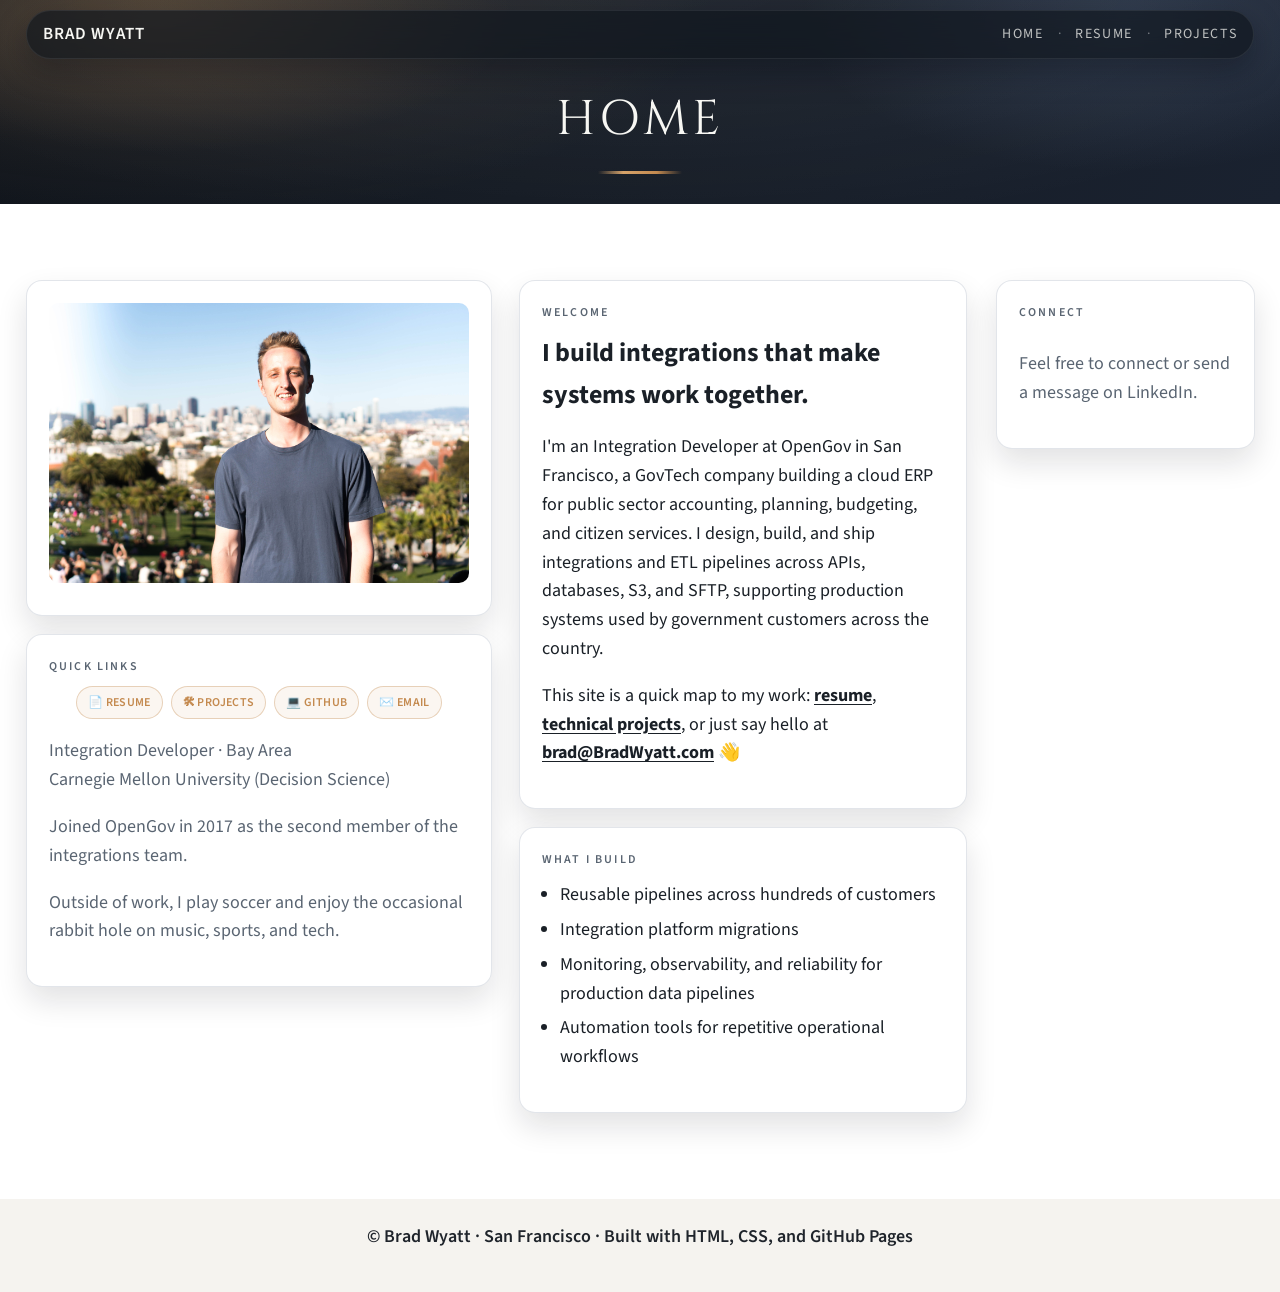
==== index.html @ 83eeea66 "Welcome emoji, and editing What I Build, and reducing page margin" ====
<!DOCTYPE html>
<html lang="en">
  <head>
    <meta charset="UTF-8" />
    <meta name="viewport" content="width=device-width, initial-scale=1.0" />
    <title>Brad Wyatt | Home</title>
    <link rel="preconnect" href="https://fonts.googleapis.com" />
    <link rel="preconnect" href="https://fonts.gstatic.com" crossorigin />
    <link
      href="https://fonts.googleapis.com/css2?family=Cinzel:wght@400;600&family=Source+Sans+3:wght@300;400;600;700&display=swap"
      rel="stylesheet"
    />
    <link rel="icon" type="image/png" href="/assets/favicon/bwyatt22-36_cropped.png" />
    <link rel="stylesheet" href="/css/site.css" />
  </head>
  <body>
    <div class="page">
      <header class="hero">
        <div class="container hero-inner">
          <nav class="nav">
            <div class="brand">Brad Wyatt</div>
            <div class="nav-links">
              <a href="/" data-path="/">Home</a>
              <span>·</span>
              <a href="/resume/" data-path="/resume">Resume</a>
              <span>·</span>
              <a href="/projects/" data-path="/projects">Projects</a>
            </div>
          </nav>
          <div class="hero-title fade-in">Home</div>
          <div class="hero-underline"></div>
        </div>
      </header>

      <main class="main">
        <section class="section">
          <div class="container grid-3 home-grid">
            <div class="home-left">
              <div class="panel media-panel">
                <img class="media home-headshot" src="/assets/home/headshot.jpg" alt="Headshot photo" />
              </div>
              <div class="panel home-card">
                <div class="eyebrow">Quick Links</div>
                <div class="link-list">
                  <a href="/resume/">📄 Resume</a>
                  <a href="/projects/">🛠 Projects</a>
                  <a href="http://github.com/bradwyatt" target="_blank" rel="noopener noreferrer">💻 GitHub</a>
                  <a href="mailto:brad@BradWyatt.com">✉️ Email</a>
                </div>
                <p class="text-muted">
                  Integration Developer · Bay Area<br />
                  Carnegie Mellon University (Decision Science)
                </p>
                <p class="text-muted">
                  Joined OpenGov in 2017 as the second member of the integrations team.
                </p>
                <p class="text-muted">
                  Outside of work, I play soccer and enjoy the occasional rabbit hole on music, sports, and tech.
                </p>
              </div>
            </div>
            <div class="stagger home-stack">
              <div class="panel home-card">
                <div class="eyebrow">Welcome</div>
                <h2 class="section-title">I build integrations that make systems work together.</h2>
                <p>
                  I'm an Integration Developer at OpenGov in San Francisco, a GovTech company
                  building a cloud ERP for public sector accounting, planning, budgeting, and
                  citizen services. I design, build, and ship integrations and ETL pipelines across APIs, databases, S3, and SFTP, supporting production systems used by government customers across the country.
                </p>
                <p>
                  This site is a quick map to my work:
                  <a class="inline-link" href="/resume/"><strong>resume</strong></a>,
                  <a class="inline-link" href="/projects/"><strong>technical projects</strong></a>,
                  or just say hello at 
                  <a class="inline-link" href="mailto:brad@BradWyatt.com"><strong>brad@BradWyatt.com</strong></a> 👋
                </p>
              </div>
              <div class="panel home-card">
                <div class="eyebrow">What I Build</div>
                <ul class="clean compact">
                  <li>Reusable pipelines across hundreds of customers</li>
                  <li>Integration platform migrations</li>
                  <li>Monitoring, observability, and reliability for production data pipelines</li>
                  <li>Automation tools for repetitive operational workflows</li>
                </ul>
              </div>
            </div>
            <div class="panel home-card">
              <div class="eyebrow">Connect</div>
              <div class="linkedin-scale">
                <div
                  class="badge-base LI-profile-badge"
                  data-locale="en_US"
                  data-size="medium"
                  data-theme="dark"
                  data-type="VERTICAL"
                  data-vanity="brad-wyatt"
                  data-version="v1"
                >
                  <a
                    class="badge-base__link LI-simple-link"
                    href="https://www.linkedin.com/in/brad-wyatt?trk=profile-badge"
                    aria-label="LinkedIn profile"
                  ></a>
                </div>
              </div>
              <p class="text-muted connect-note">Feel free to connect or send a message on LinkedIn.</p>
            </div>
          </div>
        </section>
      </main>

      <footer>
        <span>© Brad Wyatt · San Francisco · Built with HTML, CSS, and GitHub Pages</span>
      </footer>
    </div>

    <script src="/js/site.js"></script>
    <script src="https://platform.linkedin.com/badges/js/profile.js" async defer type="text/javascript"></script>
  </body>
</html>
---- css/site.css ----
:root {
  --bg-dark: #0b0f14;
  --bg-hero: #141a22;
  --bg-panel: #ffffff;
  --bg-band: #f2f1ed;
  --text-dark: #1a2027;
  --text-light: #f7f7f3;
  --text-muted: #5a6572;
  --accent: #d6a36a;
  --accent-strong: #c48a4f;
  --line: #d6dbe1;
  --shadow: 0 18px 40px rgba(15, 18, 22, 0.18);
  --hero-glow: rgba(214, 163, 106, 0.22);
  --nav-glass: rgba(15, 20, 28, 0.65);
  --serif: "Cinzel", "Times New Roman", serif;
  --sans: "Source Sans 3", "Helvetica Neue", Arial, sans-serif;
}

* {
  box-sizing: border-box;
}

body {
  margin: 0;
  font-family: var(--sans);
  color: var(--text-dark);
  background: #f5f3ef;
  font-size: 18px;
  line-height: 1.6;
}

a {
  color: inherit;
  text-decoration: none;
}

a:hover {
  color: var(--accent-strong);
}

.inline-link {
  text-decoration: underline;
  text-underline-offset: 3px;
}

.resume-page a {
  text-decoration: underline;
  text-underline-offset: 3px;
}

.resume-page .nav-links a {
  text-decoration: none;
}

.resume-center {
  text-align: center;
}

.page {
  min-height: 100vh;
  display: flex;
  flex-direction: column;
}

.hero {
  position: relative;
  background: linear-gradient(120deg, #0f141b 0%, #151b24 45%, #1a2230 100%);
  color: var(--text-light);
  padding: 10px 0 30px;
  overflow: hidden;
}

.hero::before {
  content: "";
  position: absolute;
  inset: 0;
  background:
    radial-gradient(1200px 380px at 50% -10%, rgba(255, 255, 255, 0.08), transparent 70%),
    radial-gradient(800px 320px at 12% 0%, rgba(214, 163, 106, 0.16), transparent 70%);
  opacity: 0.9;
}

.hero::after {
  content: "";
  position: absolute;
  inset: 0;
  background:
    radial-gradient(600px 220px at 12% 10%, var(--hero-glow), transparent 60%),
    radial-gradient(500px 240px at 88% 8%, rgba(141, 170, 214, 0.18), transparent 65%);
}

.hero-inner {
  position: relative;
  z-index: 1;
}

.nav {
  display: flex;
  justify-content: space-between;
  align-items: center;
  padding: 10px 16px;
  text-transform: none;
  background: var(--nav-glass);
  border: 1px solid rgba(255, 255, 255, 0.08);
  border-radius: 999px;
  box-shadow: 0 12px 30px rgba(6, 10, 16, 0.35);
  backdrop-filter: blur(14px);
}

.brand {
  font-weight: 600;
  letter-spacing: 0.06em;
  font-size: 17px;
  text-transform: uppercase;
}

.nav-links {
  display: flex;
  gap: 14px;
  align-items: center;
  font-size: 14px;
  text-transform: uppercase;
  letter-spacing: 0.12em;
}

.nav-links a {
  color: var(--text-light);
  opacity: 0.75;
}

.nav-links a.active,
.nav-links a:hover {
  opacity: 1;
}

.nav-links span {
  color: rgba(255, 255, 255, 0.4);
  letter-spacing: 0;
}

.hero-title {
  text-align: center;
  margin-top: 22px;
  font-family: var(--serif);
  font-size: clamp(34px, 3.8vw, 54px);
  letter-spacing: 0.08em;
  text-transform: uppercase;
}

.hero-underline {
  width: 84px;
  height: 3px;
  background: linear-gradient(90deg, transparent 0%, var(--accent) 30%, var(--accent-strong) 70%, transparent 100%);
  margin: 12px auto 0;
}

.container {
  width: min(1360px, 96vw);
  margin: 0 auto;
}

.main {
  flex: 1;
  background: #ffffff;
  padding: 40px 0 50px;
}

.section {
  padding: 36px 0;
}

.section.band {
  background: var(--bg-band);
}

.grid-2 {
  display: grid;
  grid-template-columns: repeat(2, minmax(0, 1fr));
  gap: 32px;
  align-items: start;
}

.grid-3 {
  display: grid;
  grid-template-columns: repeat(3, minmax(0, 1fr));
  gap: 28px;
  align-items: start;
}

.panel {
  background: #ffffff;
  border-radius: 16px;
  border: 1px solid rgba(214, 219, 225, 0.7);
  box-shadow: 0 14px 30px rgba(15, 18, 22, 0.12);
  padding: 22px;
  transition: transform 0.2s ease, box-shadow 0.2s ease;
  will-change: transform;
}

.panel:hover {
  transform: scale(1.02);
  box-shadow: 0 18px 36px rgba(15, 18, 22, 0.16);
}

.media-panel {
  padding: 22px;
}

.media-panel .media {
  border: none;
  box-shadow: none;
}

.home-card {
  margin-top: 0;
}

.home-stack {
  display: flex;
  flex-direction: column;
  gap: 18px;
}

.home-left .home-card {
  margin-top: 18px;
}

.resume-card {
  margin-bottom: 18px;
}

.section-title {
  margin: 8px 0 12px;
  font-size: 26px;
}

.eyebrow {
  font-size: 12px;
  text-transform: uppercase;
  letter-spacing: 0.18em;
  color: var(--text-muted);
  font-weight: 600;
  margin-bottom: 10px;
}

.quote-card {
  background: var(--bg-band);
  border-radius: 12px;
  padding: 16px 18px;
  margin-top: 18px;
}

.button-row {
  display: flex;
  flex-wrap: wrap;
  gap: 12px;
  justify-content: center;
}

.btn {
  display: inline-flex;
  align-items: center;
  justify-content: center;
  padding: 10px 18px;
  border-radius: 999px;
  border: 1px solid var(--accent-strong);
  color: var(--accent-strong);
  font-weight: 600;
  background: #ffffff;
}

.btn:hover {
  background: rgba(196, 138, 79, 0.08);
}

.resume-viewer {
  height: 640px;
}

@media (max-width: 1100px) {
  .resume-viewer {
    height: 520px;
  }
}

.card {
  background: #ffffff;
  border-radius: 18px;
  box-shadow: var(--shadow);
  padding: 24px;
}

.card.dark {
  background: #101418;
  color: var(--text-light);
}

.media {
  width: 100%;
  border-radius: 10px;
  border: 1px solid var(--line);
  box-shadow: var(--shadow);
}

.home-headshot {
  max-width: 520px;
}

@media (max-width: 1100px) {
  .home-headshot {
    max-width: 100%;
  }
}

.home-grid {
  grid-template-columns: 1.35fr 1.3fr 0.75fr;
  align-items: start;
}


.resume-intro {
  margin-bottom: 16px;
}

.connect-note {
  margin-top: 28px;
}

.resume-caption {
  text-align: center;
  margin-top: 12px;
}

.mini-section {
  margin-top: 18px;
}

ul.compact {
  margin: 8px 0 0;
}

ul.compact li {
  margin-bottom: 6px;
}

.trophy {
  margin: 0;
}

.trophy figcaption {
  text-align: center;
  font-size: 14px;
  color: var(--text-muted);
  margin-top: 10px;
}

@media (max-width: 1100px) {
  .home-grid {
    grid-template-columns: 1fr;
  }

  .home-card {
    margin-top: 12px;
  }
}

@media (max-width: 720px) {
  .nav {
    flex-direction: column;
    gap: 10px;
    padding: 12px 14px;
    border-radius: 18px;
  }

  .nav-links {
    flex-wrap: wrap;
    justify-content: center;
  }
}

.media-stack {
  display: flex;
  flex-direction: column;
  gap: 16px;
}

.embed {
  position: relative;
  width: 100%;
  padding-top: 56.25%;
  border-radius: 10px;
  overflow: hidden;
  box-shadow: var(--shadow);
  border: 1px solid var(--line);
}

.embed iframe {
  position: absolute;
  inset: 0;
  width: 100%;
  height: 100%;
  border: 0;
}

.media-action {
  display: inline-flex;
  align-items: center;
  justify-content: center;
  gap: 8px;
  padding: 10px 16px;
  border-radius: 999px;
  border: 1px solid var(--line);
  background: #ffffff;
  color: var(--accent-strong);
  font-weight: 600;
  cursor: pointer;
}

.media-action:hover {
  border-color: var(--accent-strong);
}

.modal {
  position: fixed;
  inset: 0;
  background: rgba(7, 9, 12, 0.7);
  display: none;
  align-items: center;
  justify-content: center;
  padding: 24px;
  z-index: 1000;
}

.modal.open {
  display: flex;
}

.modal-panel {
  width: min(960px, 92vw);
  background: #0f1216;
  border-radius: 16px;
  padding: 18px;
  box-shadow: var(--shadow);
  position: relative;
}

.modal-close {
  position: absolute;
  top: 10px;
  right: 12px;
  border: none;
  background: transparent;
  color: #ffffff;
  font-size: 24px;
  cursor: pointer;
}

.text-muted {
  color: var(--text-muted);
}

.link-list a {
  display: inline-flex;
  align-items: center;
  padding: 6px 11px;
  border-radius: 999px;
  font-weight: 600;
  font-size: 12px;
  letter-spacing: 0.03em;
  text-transform: uppercase;
  color: var(--accent-strong);
  border: 1px solid rgba(196, 138, 79, 0.35);
  background: rgba(196, 138, 79, 0.08);
  transition: transform 0.15s ease, box-shadow 0.15s ease, border-color 0.15s ease, background 0.15s ease;
}

.link-list a::first-letter {
  font-size: 14px;
}

.link-list a:hover {
  border-color: var(--accent-strong);
  background: rgba(196, 138, 79, 0.16);
  transform: translateY(-1px);
  box-shadow: 0 6px 14px rgba(15, 18, 22, 0.12);
}

.link-list {
  display: flex;
  flex-wrap: nowrap;
  gap: 8px;
  justify-content: center;
}

.linkedin-scale {
  transform: scale(1.08);
  transform-origin: top left;
}

.project {
  display: grid;
  grid-template-columns: repeat(2, minmax(0, 1fr));
  gap: 28px;
  align-items: center;
}

.project:nth-child(even) .project-media {
  order: -1;
}

.project h3 {
  margin-top: 0;
  font-size: 28px;
}

.project p,
.project li {
  font-size: 19px;
}

ul.clean {
  padding-left: 18px;
  margin: 12px 0 18px;
}

footer {
  text-align: center;
  font-weight: 600;
  padding: 24px 0 40px;
  color: #1f242b;
}

footer span {
  margin: 0 18px;
}

.fade-in {
  opacity: 0;
  transform: translateY(16px);
  animation: fadeInUp 0.8s ease forwards;
}

.stagger > * {
  opacity: 0;
  animation: fadeInOnly 0.9s ease forwards;
}

.stagger > *:nth-child(2) { animation-delay: 0.1s; }
.stagger > *:nth-child(3) { animation-delay: 0.2s; }
.stagger > *:nth-child(4) { animation-delay: 0.3s; }
.stagger > *:nth-child(5) { animation-delay: 0.4s; }

@keyframes fadeInUp {
  to {
    opacity: 1;
    transform: translateY(0);
  }
}

@keyframes fadeInOnly {
  to {
    opacity: 1;
  }
}

@media (max-width: 900px) {
  .grid-2,
  .grid-3,
  .project {
    grid-template-columns: 1fr;
  }

  .project:nth-child(even) .project-media {
    order: 0;
  }

  footer span {
    display: block;
    margin: 8px 0;
  }
}

@media (prefers-reduced-motion: reduce) {
  .fade-in,
  .stagger > * {
    animation: none;
    opacity: 1;
    transform: none;
  }
}
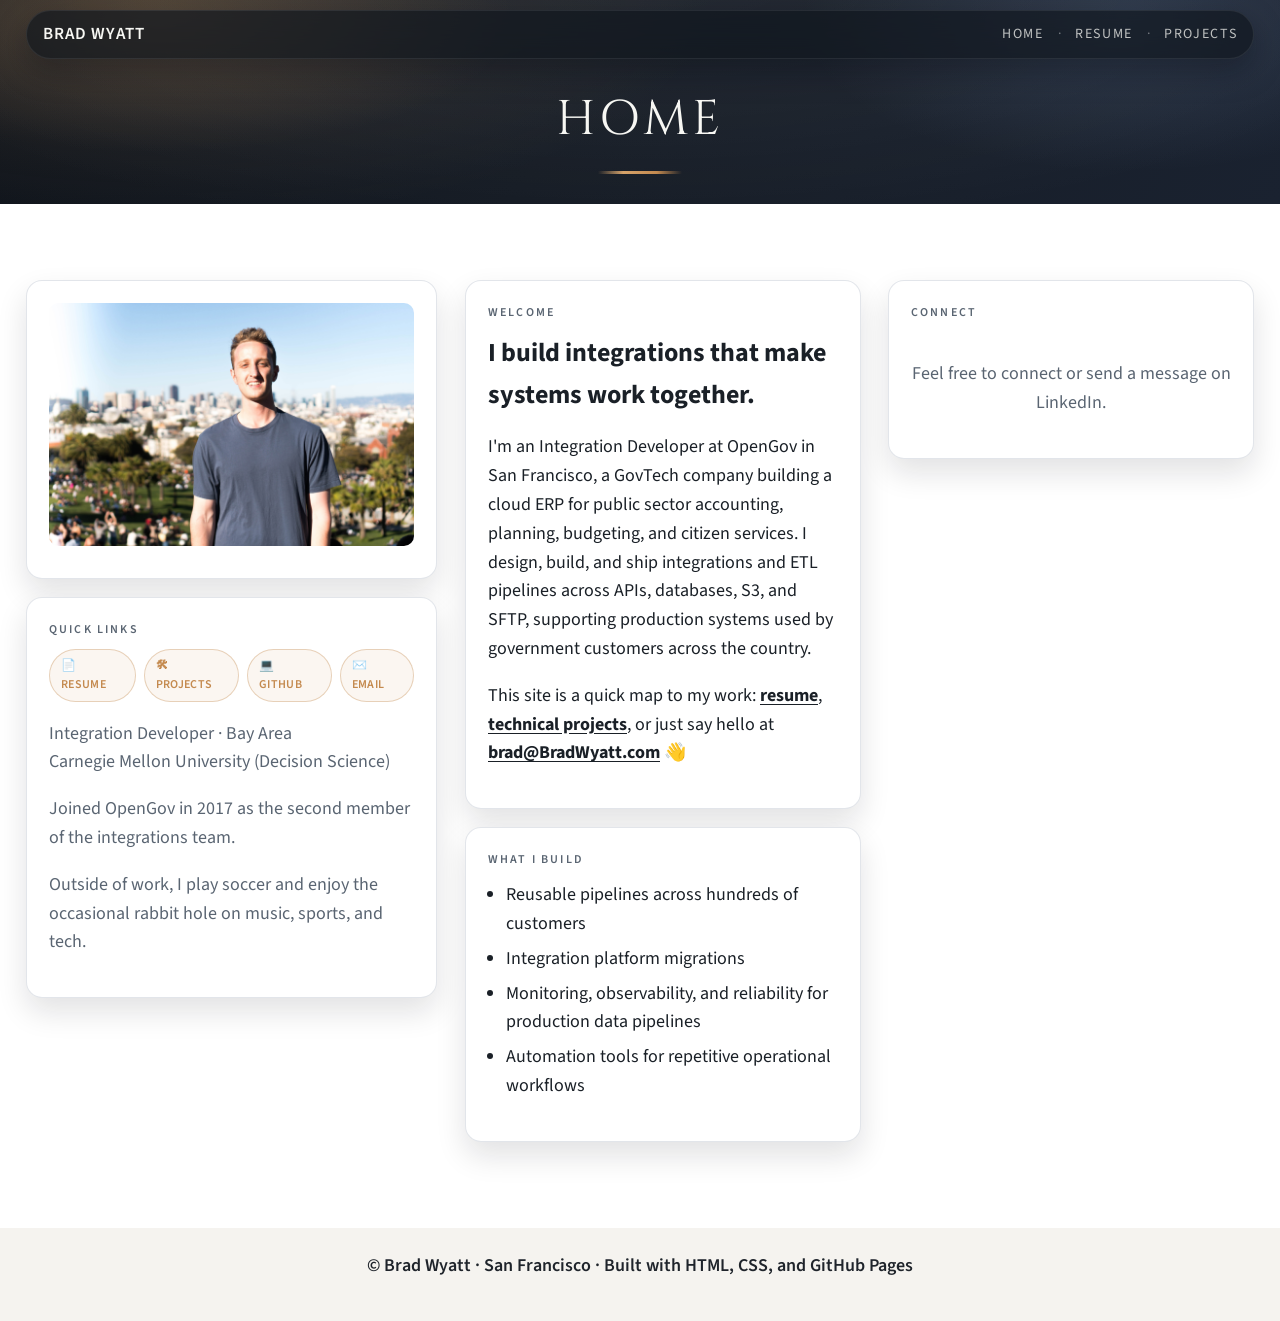
==== commit fceef5e7: "Light LinkedIn badge, mobile instructions" ====
--- a/index.html
+++ b/index.html
@@ -88,22 +88,30 @@
             </div>
             <div class="panel home-card">
               <div class="eyebrow">Connect</div>
-              <div class="linkedin-scale">
+              <div class="linkedin-badge-shell">
                 <div
                   class="badge-base LI-profile-badge"
                   data-locale="en_US"
                   data-size="medium"
-                  data-theme="dark"
-                  data-type="VERTICAL"
+                  data-theme="light"
+                  data-type="HORIZONTAL"
                   data-vanity="brad-wyatt"
                   data-version="v1"
                 >
                   <a
                     class="badge-base__link LI-simple-link"
                     href="https://www.linkedin.com/in/brad-wyatt?trk=profile-badge"
-                    aria-label="LinkedIn profile"
-                  ></a>
+                  >
+                    Brad Wyatt
+                  </a>
                 </div>
+                <a
+                  class="linkedin-mobile-link"
+                  href="https://www.linkedin.com/in/brad-wyatt?trk=profile-badge"
+                  aria-label="LinkedIn profile"
+                >
+                  View LinkedIn profile
+                </a>
               </div>
               <p class="text-muted connect-note">Feel free to connect or send a message on LinkedIn.</p>
             </div>
--- a/css/site.css
+++ b/css/site.css
@@ -324,6 +324,51 @@
 
 .connect-note {
   margin-top: 28px;
+  text-align: center;
+}
+
+.linkedin-badge-shell {
+  width: 320px;
+  max-width: 100%;
+  margin: 0 auto;
+  display: flex;
+  flex-direction: column;
+  gap: 12px;
+  justify-content: center;
+  align-items: center;
+}
+
+.LI-profile-badge {
+  display: flex;
+  justify-content: center;
+  width: 100%;
+}
+
+.linkedin-mobile-link {
+  display: none;
+  align-items: center;
+  justify-content: center;
+  width: 100%;
+  min-height: 48px;
+  padding: 12px 16px;
+  border-radius: 999px;
+  background: #0a66c2;
+  color: #ffffff;
+  font-weight: 700;
+  text-align: center;
+}
+
+.LI-profile-badge > .LI-simple-link {
+  position: absolute;
+  width: 1px;
+  height: 1px;
+  padding: 0;
+  margin: -1px;
+  overflow: hidden;
+  clip: rect(0, 0, 0, 0);
+  clip-path: inset(50%);
+  border: 0;
+  white-space: nowrap;
 }
 
 .resume-caption {
@@ -492,11 +537,6 @@
   justify-content: center;
 }
 
-.linkedin-scale {
-  transform: scale(1.08);
-  transform-origin: top left;
-}
-
 .project {
   display: grid;
   grid-template-columns: repeat(2, minmax(0, 1fr));
@@ -568,6 +608,14 @@
   .grid-3,
   .project {
     grid-template-columns: 1fr;
+  }
+
+  .LI-profile-badge {
+    display: none;
+  }
+
+  .linkedin-mobile-link {
+    display: inline-flex;
   }
 
   .project:nth-child(even) .project-media {
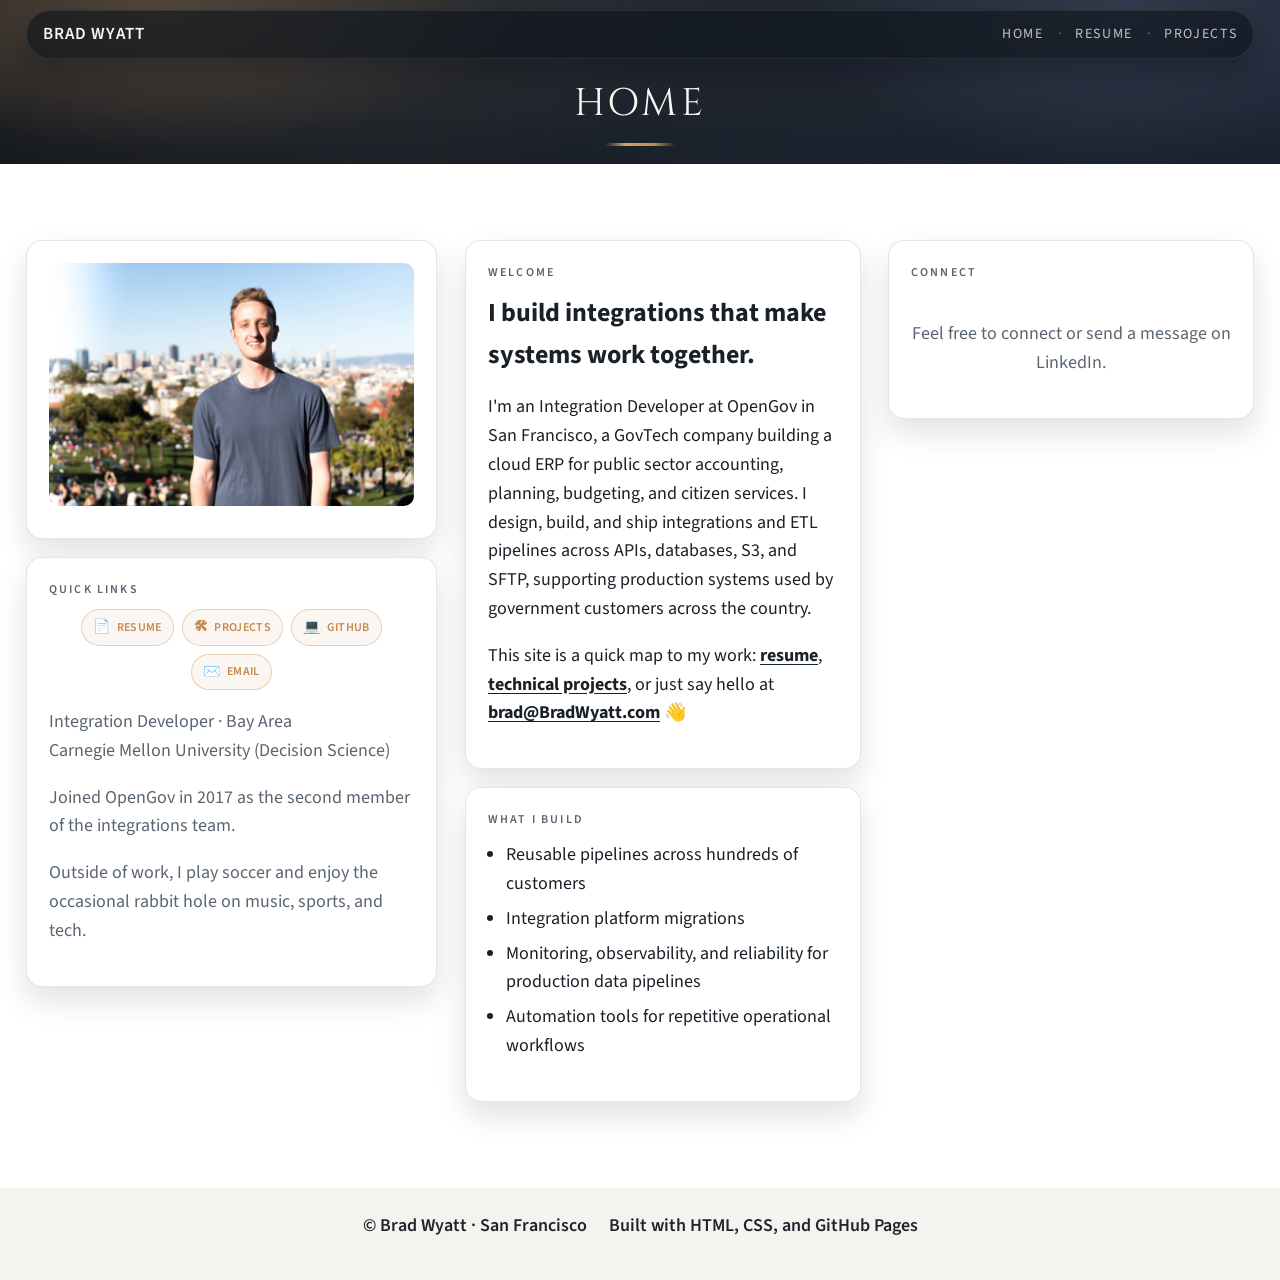
==== commit 65beb001: "Mobile reusability" ====
--- a/index.html
+++ b/index.html
@@ -36,16 +36,32 @@
         <section class="section">
           <div class="container grid-3 home-grid">
             <div class="home-left">
-              <div class="panel media-panel">
+              <div class="panel media-panel home-headshot-card">
                 <img class="media home-headshot" src="/assets/home/headshot.jpg" alt="Headshot photo" />
               </div>
-              <div class="panel home-card">
+              <div class="panel home-card welcome-card-mobile">
+                <div class="eyebrow">Welcome</div>
+                <h2 class="section-title">I build integrations that make systems work together.</h2>
+                <p>
+                  I'm an Integration Developer at OpenGov in San Francisco, a GovTech company
+                  building a cloud ERP for public sector accounting, planning, budgeting, and
+                  citizen services. I design, build, and ship integrations and ETL pipelines across APIs, databases, S3, and SFTP, supporting production systems used by government customers across the country.
+                </p>
+                <p>
+                  This site is a quick map to my work:
+                  <a class="inline-link" href="/resume/"><strong>resume</strong></a>,
+                  <a class="inline-link" href="/projects/"><strong>technical projects</strong></a>,
+                  or just say hello at
+                  <a class="inline-link" href="mailto:brad@BradWyatt.com"><strong>brad@BradWyatt.com</strong></a> 👋
+                </p>
+              </div>
+              <div class="panel home-card quick-links-card">
                 <div class="eyebrow">Quick Links</div>
                 <div class="link-list">
-                  <a href="/resume/">📄 Resume</a>
-                  <a href="/projects/">🛠 Projects</a>
-                  <a href="http://github.com/bradwyatt" target="_blank" rel="noopener noreferrer">💻 GitHub</a>
-                  <a href="mailto:brad@BradWyatt.com">✉️ Email</a>
+                  <a href="/resume/"><span class="link-icon" aria-hidden="true">📄</span><span class="link-label">Resume</span></a>
+                  <a href="/projects/"><span class="link-icon" aria-hidden="true">🛠</span><span class="link-label">Projects</span></a>
+                  <a href="http://github.com/bradwyatt" target="_blank" rel="noopener noreferrer"><span class="link-icon" aria-hidden="true">💻</span><span class="link-label">GitHub</span></a>
+                  <a href="mailto:brad@BradWyatt.com"><span class="link-icon" aria-hidden="true">✉️</span><span class="link-label">Email</span></a>
                 </div>
                 <p class="text-muted">
                   Integration Developer · Bay Area<br />
@@ -60,7 +76,7 @@
               </div>
             </div>
             <div class="stagger home-stack">
-              <div class="panel home-card">
+              <div class="panel home-card welcome-card">
                 <div class="eyebrow">Welcome</div>
                 <h2 class="section-title">I build integrations that make systems work together.</h2>
                 <p>
@@ -76,7 +92,7 @@
                   <a class="inline-link" href="mailto:brad@BradWyatt.com"><strong>brad@BradWyatt.com</strong></a> 👋
                 </p>
               </div>
-              <div class="panel home-card">
+              <div class="panel home-card what-i-build-card">
                 <div class="eyebrow">What I Build</div>
                 <ul class="clean compact">
                   <li>Reusable pipelines across hundreds of customers</li>
@@ -120,7 +136,8 @@
       </main>
 
       <footer>
-        <span>© Brad Wyatt · San Francisco · Built with HTML, CSS, and GitHub Pages</span>
+        <span>© Brad Wyatt · San Francisco</span>
+        <span class="footer-build-line">Built with HTML, CSS, and GitHub Pages</span>
       </footer>
     </div>
 
--- a/css/site.css
+++ b/css/site.css
@@ -66,7 +66,7 @@
   position: relative;
   background: linear-gradient(120deg, #0f141b 0%, #151b24 45%, #1a2230 100%);
   color: var(--text-light);
-  padding: 10px 0 30px;
+  padding: 10px 0 18px;
   overflow: hidden;
 }
 
@@ -140,18 +140,18 @@
 
 .hero-title {
   text-align: center;
-  margin-top: 22px;
+  margin-top: 14px;
   font-family: var(--serif);
-  font-size: clamp(34px, 3.8vw, 54px);
+  font-size: clamp(28px, 3vw, 44px);
   letter-spacing: 0.08em;
   text-transform: uppercase;
 }
 
 .hero-underline {
-  width: 84px;
+  width: 70px;
   height: 3px;
   background: linear-gradient(90deg, transparent 0%, var(--accent) 30%, var(--accent-strong) 70%, transparent 100%);
-  margin: 12px auto 0;
+  margin: 8px auto 0;
 }
 
 .container {
@@ -202,6 +202,13 @@
   box-shadow: 0 18px 36px rgba(15, 18, 22, 0.16);
 }
 
+@media (hover: none), (pointer: coarse) {
+  .panel:hover {
+    transform: none;
+    box-shadow: 0 14px 30px rgba(15, 18, 22, 0.12);
+  }
+}
+
 .media-panel {
   padding: 22px;
 }
@@ -223,6 +230,10 @@
 
 .home-left .home-card {
   margin-top: 18px;
+}
+
+.welcome-card-mobile {
+  display: none;
 }
 
 .resume-card {
@@ -410,6 +421,23 @@
 }
 
 @media (max-width: 720px) {
+  .hero {
+    padding: 8px 0 14px;
+  }
+
+  .main {
+    padding: 14px 0 40px;
+  }
+
+  .section {
+    padding: 12px 0 24px;
+  }
+
+  .hero-title {
+    margin-top: 12px;
+    font-size: clamp(12px, 8vw, 22px);
+  }
+
   .nav {
     flex-direction: column;
     gap: 10px;
@@ -420,6 +448,32 @@
   .nav-links {
     flex-wrap: wrap;
     justify-content: center;
+  }
+
+  .home-card {
+    margin-top: 0;
+  }
+
+  .welcome-card-mobile {
+    display: block;
+  }
+
+  .welcome-card {
+    display: none;
+  }
+
+  .link-list {
+    display: grid;
+    grid-template-columns: repeat(2, minmax(0, 1fr));
+    gap: 10px;
+  }
+
+  .link-list a {
+    width: 100%;
+    min-height: 48px;
+    justify-content: center;
+    padding: 10px 12px;
+    font-size: 13px;
   }
 }
 
@@ -507,6 +561,8 @@
 .link-list a {
   display: inline-flex;
   align-items: center;
+  justify-content: center;
+  gap: 6px;
   padding: 6px 11px;
   border-radius: 999px;
   font-weight: 600;
@@ -519,8 +575,12 @@
   transition: transform 0.15s ease, box-shadow 0.15s ease, border-color 0.15s ease, background 0.15s ease;
 }
 
-.link-list a::first-letter {
+.link-icon {
   font-size: 14px;
+}
+
+.link-label {
+  text-align: center;
 }
 
 .link-list a:hover {
@@ -532,7 +592,7 @@
 
 .link-list {
   display: flex;
-  flex-wrap: nowrap;
+  flex-wrap: wrap;
   gap: 8px;
   justify-content: center;
 }
@@ -574,6 +634,10 @@
   margin: 0 18px;
 }
 
+.footer-build-line {
+  margin-left: 0;
+}
+
 .fade-in {
   opacity: 0;
   transform: translateY(16px);
@@ -625,6 +689,10 @@
   footer span {
     display: block;
     margin: 8px 0;
+  }
+
+  .footer-build-line {
+    margin-top: 2px;
   }
 }
 
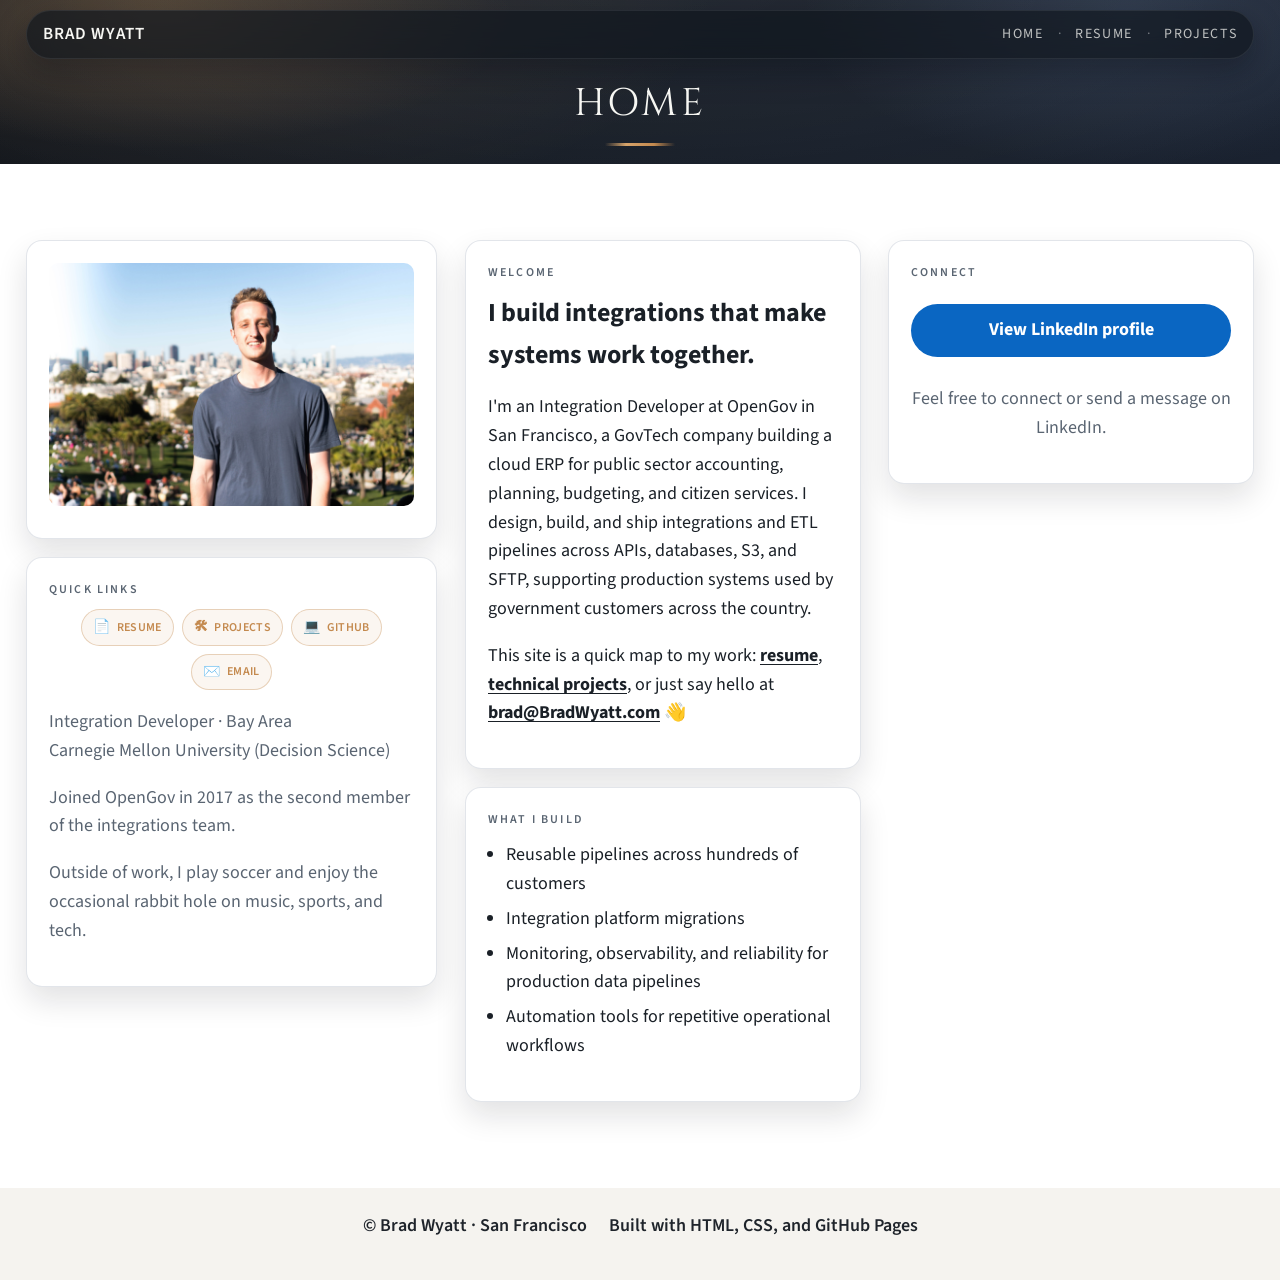
==== commit 3ddb7523: "Rename headshot to dolores_shot, upload headshot.jpeg, update LinkedIn fallback" ====
--- a/index.html
+++ b/index.html
@@ -37,7 +37,7 @@
           <div class="container grid-3 home-grid">
             <div class="home-left">
               <div class="panel media-panel home-headshot-card">
-                <img class="media home-headshot" src="/assets/home/headshot.jpg" alt="Headshot photo" />
+                <img class="media home-headshot" src="/assets/home/dolores_shot.jpg" alt="Headshot photo" />
               </div>
               <div class="panel home-card welcome-card-mobile">
                 <div class="eyebrow">Welcome</div>
@@ -143,5 +143,66 @@
 
     <script src="/js/site.js"></script>
     <script src="https://platform.linkedin.com/badges/js/profile.js" async defer type="text/javascript"></script>
+    <script>
+      (function () {
+        function setBadgeState(shell, hasIframe, allowFailure) {
+          shell.classList.toggle("linkedin-badge-loaded", hasIframe);
+
+          if (hasIframe || allowFailure) {
+            shell.classList.toggle("linkedin-badge-failed", !hasIframe);
+          }
+        }
+
+        function watchLinkedInBadge(shell) {
+          const badge = shell.querySelector(".LI-profile-badge");
+
+          if (!badge) {
+            return;
+          }
+
+          const updateState = function (allowFailure) {
+            const hasIframe = Boolean(badge.querySelector("iframe"));
+            setBadgeState(shell, hasIframe, allowFailure);
+            return hasIframe;
+          };
+
+          if (updateState(false)) {
+            return;
+          }
+
+          const observer = new MutationObserver(function () {
+            if (updateState(false)) {
+              observer.disconnect();
+            }
+          });
+
+          observer.observe(badge, { childList: true, subtree: true });
+
+          window.setTimeout(function () {
+            updateState(true);
+          }, 1000);
+
+          window.setTimeout(function () {
+            if (updateState(true)) {
+              observer.disconnect();
+            }
+          }, 2000);
+
+          window.setTimeout(function () {
+            observer.disconnect();
+          }, 5000);
+        }
+
+        function initLinkedInBadgeFallback() {
+          document.querySelectorAll(".linkedin-badge-shell").forEach(watchLinkedInBadge);
+        }
+
+        if (document.readyState === "complete") {
+          initLinkedInBadgeFallback();
+        } else {
+          window.addEventListener("load", initLinkedInBadgeFallback, { once: true });
+        }
+      })();
+    </script>
   </body>
 </html>
--- a/css/site.css
+++ b/css/site.css
@@ -3,6 +3,11 @@
   --bg-hero: #141a22;
   --bg-panel: #ffffff;
   --bg-band: #f2f1ed;
+  --featured-media-shell-bg: #f5f1ea;
+  --featured-media-shell-border: rgba(74, 60, 42, 0.1);
+  --featured-media-shell-radius: 22px;
+  --featured-media-shell-inner-radius: 14px;
+  --featured-media-shell-padding: 14px;
   --text-dark: #1a2027;
   --text-light: #f7f7f3;
   --text-muted: #5a6572;
@@ -41,6 +46,7 @@
 .inline-link {
   text-decoration: underline;
   text-underline-offset: 3px;
+  text-decoration-skip-ink: none;
 }
 
 .resume-page a {
@@ -50,6 +56,14 @@
 
 .resume-page .nav-links a {
   text-decoration: none;
+}
+
+.resume-page .main {
+  padding-top: 30px;
+}
+
+.resume-page .section {
+  padding-top: 27px;
 }
 
 .resume-center {
@@ -238,6 +252,95 @@
 
 .resume-card {
   margin-bottom: 18px;
+}
+
+.resume-layout {
+  display: grid;
+  gap: 50px;
+}
+
+.resume-downloads {
+  width: min(900px, 100%);
+  margin: 0 auto;
+  text-align: center;
+  padding: 28px 30px;
+}
+
+.resume-trophies {
+  width: min(1040px, 100%);
+  margin: 0 auto;
+}
+
+.resume-testimonials {
+  width: min(900px, 100%);
+  margin: 0 auto;
+}
+
+.resume-section-label {
+  text-align: center;
+  margin-bottom: 30px;
+  font-size: 0.95rem;
+  letter-spacing: 0.12em;
+}
+
+.testimonial-card {
+  display: flex;
+  flex-direction: column;
+  justify-content: space-between;
+  max-width: 760px;
+  margin: 0 auto;
+  padding: 32px 40px;
+}
+
+.testimonial-quote {
+  margin: 0;
+  font-family: var(--sans);
+  font-size: clamp(1.15rem, 1rem + 0.5vw, 1.4rem);
+  font-weight: 600;
+  line-height: 1.7;
+  letter-spacing: 0;
+  text-transform: none;
+  color: #20262d;
+}
+
+.testimonial-quote p {
+  margin: 0;
+}
+
+.testimonial-quote p + p {
+  margin-top: 1em;
+}
+
+.testimonial-card-supporting {
+  box-shadow: 0 10px 22px rgba(15, 18, 22, 0.09);
+}
+
+.testimonial-attribution {
+  margin: 22px 0 0;
+  color: var(--text-muted);
+  font-size: 1rem;
+}
+
+.media-stack.trophy-stack {
+  display: grid;
+  grid-template-columns: repeat(2, minmax(0, 1fr));
+  gap: 24px;
+}
+
+.resume-embed-shell {
+  width: min(1040px, 100%);
+  margin: 10px auto 0;
+}
+
+.resume-embed-frame {
+  width: 100%;
+  max-width: 100%;
+  height: clamp(520px, 78vh, 920px);
+  overflow: auto;
+  border-radius: 18px;
+  border: 1px solid rgba(214, 219, 225, 0.9);
+  box-shadow: var(--shadow);
+  background: #e8ebf0;
 }
 
 .section-title {
@@ -285,12 +388,17 @@
 }
 
 .resume-viewer {
-  height: 640px;
+  display: block;
+  width: 100%;
+  min-width: 960px;
+  height: 1400px;
+  border: 0;
+  background: #ffffff;
 }
 
 @media (max-width: 1100px) {
-  .resume-viewer {
-    height: 520px;
+  .resume-embed-frame {
+    height: 720px;
   }
 }
 
@@ -367,6 +475,10 @@
   color: #ffffff;
   font-weight: 700;
   text-align: center;
+}
+
+.linkedin-badge-shell.linkedin-badge-failed .linkedin-mobile-link {
+  display: inline-flex;
 }
 
 .LI-profile-badge > .LI-simple-link {
@@ -401,13 +513,78 @@
 
 .trophy {
   margin: 0;
+  padding: 0;
+  border-radius: 16px;
+  overflow: hidden;
+  background: #ffffff;
+  border: 1px solid rgba(214, 219, 225, 0.7);
+  box-shadow: 0 8px 20px rgba(15, 18, 22, 0.08);
+  transition: transform 0.2s ease, box-shadow 0.2s ease;
+}
+
+.trophy-image-wrapper {
+  padding: 0;
+  margin: 0;
+  overflow: hidden;
+  border-radius: inherit;
+}
+
+.trophy .media {
+  display: block;
+  width: 100%;
+  height: auto;
+  object-fit: cover;
+  object-position: center top;
+  border-radius: inherit;
+  transition: transform 0.2s ease;
+}
+
+.trophy-guitar,
+.trophy-ps {
+  background: linear-gradient(180deg, #d2c1aa 0%, #e6efef 100%);
+}
+
+.trophy-guitar .media,
+.trophy-ps .media {
+  object-fit: contain;
+  object-position: center center;
+}
+
+.trophy:hover {
+  transform: translateY(-3px);
+  box-shadow: 0 10px 24px rgba(0, 0, 0, 0.15);
+}
+
+.trophy:hover .media {
+  transform: scale(1.02);
 }
 
 .trophy figcaption {
   text-align: center;
-  font-size: 14px;
-  color: var(--text-muted);
-  margin-top: 10px;
+  margin-top: 12px;
+}
+
+.award-caption {
+  text-align: center;
+  padding: 14px 14px 16px;
+  margin-top: 14px;
+}
+
+.award-title {
+  font-weight: 600;
+}
+
+.award-year {
+  font-size: 0.9rem;
+  color: #777777;
+  margin-top: 4px;
+}
+
+.award-tagline {
+  margin: 10px 0 0;
+  font-size: 0.95rem;
+  line-height: 1.45;
+  color: #4c5560;
 }
 
 @media (max-width: 1100px) {
@@ -418,9 +595,25 @@
   .home-card {
     margin-top: 12px;
   }
+
+  .resume-downloads {
+    width: min(820px, 100%);
+  }
+
+  .media-stack.trophy-stack {
+    grid-template-columns: 1fr;
+  }
+
+  .resume-embed-shell {
+    display: none;
+  }
 }
 
 @media (max-width: 720px) {
+  .resume-page .container {
+    width: min(100%, calc(100vw - 24px));
+  }
+
   .hero {
     padding: 8px 0 14px;
   }
@@ -448,6 +641,11 @@
   .nav-links {
     flex-wrap: wrap;
     justify-content: center;
+  }
+
+  .home-grid,
+  .home-stack {
+    gap: 18px;
   }
 
   .home-card {
@@ -475,12 +673,54 @@
     padding: 10px 12px;
     font-size: 13px;
   }
+
+  .resume-layout {
+    gap: 22px;
+  }
+
+  .resume-downloads,
+  .resume-testimonials,
+  .resume-trophies,
+  .trophy,
+  .resume-embed-frame {
+    width: 100%;
+    max-width: 100%;
+  }
+
+  .resume-downloads {
+    padding: 24px 20px;
+  }
+
+  .testimonial-card {
+    padding: 24px 20px;
+  }
+
+  .resume-embed-frame {
+    height: 70vh;
+    min-height: 420px;
+    border-radius: 14px;
+    overflow-x: hidden;
+  }
+
+  .resume-viewer {
+    min-width: 100%;
+    width: 100%;
+    height: 100%;
+  }
+
+  .trophy .media {
+    height: auto;
+  }
 }
 
 .media-stack {
   display: flex;
   flex-direction: column;
   gap: 16px;
+}
+
+.resume-testimonials .media-stack {
+  gap: 24px;
 }
 
 .embed {
@@ -519,6 +759,10 @@
   border-color: var(--accent-strong);
 }
 
+body:has(.modal.open) {
+  overflow: hidden;
+}
+
 .modal {
   position: fixed;
   inset: 0;
@@ -526,7 +770,7 @@
   display: none;
   align-items: center;
   justify-content: center;
-  padding: 24px;
+  padding: max(24px, env(safe-area-inset-top, 0px)) 24px max(24px, env(safe-area-inset-bottom, 0px));
   z-index: 1000;
 }
 
@@ -535,12 +779,28 @@
 }
 
 .modal-panel {
-  width: min(960px, 92vw);
+  width: min(1000px, 90vw);
+  height: min(85vh, 800px);
+  max-width: 100%;
+  max-height: 100%;
   background: #0f1216;
   border-radius: 16px;
-  padding: 18px;
+  padding: 16px;
   box-shadow: var(--shadow);
   position: relative;
+  display: flex;
+  align-items: center;
+  justify-content: center;
+  box-sizing: border-box;
+  overflow: hidden;
+}
+
+.video-modal-panel {
+  display: grid;
+  grid-template-rows: auto minmax(0, 1fr);
+  align-items: stretch;
+  justify-items: stretch;
+  gap: 12px;
 }
 
 .modal-close {
@@ -552,6 +812,932 @@
   color: #ffffff;
   font-size: 24px;
   cursor: pointer;
+  z-index: 3;
+}
+
+.video-modal-panel .modal-close {
+  position: static;
+  justify-self: end;
+  width: 40px;
+  height: 40px;
+  border-radius: 999px;
+  background: rgba(11, 15, 20, 0.82);
+  border: 1px solid rgba(255, 255, 255, 0.12);
+  display: inline-flex;
+  align-items: center;
+  justify-content: center;
+}
+
+.lightbox-panel {
+  width: min(1200px, 96vw);
+  height: min(94dvh, 1100px);
+  max-width: 100%;
+  max-height: 100%;
+  padding: 16px;
+  background: rgba(15, 18, 22, 0.72);
+  border: 1px solid rgba(255, 255, 255, 0.08);
+  backdrop-filter: blur(10px);
+  display: flex;
+  flex-direction: column;
+  align-items: stretch;
+  justify-content: stretch;
+}
+
+.lightbox-modal.mode-tall {
+  background: rgba(7, 9, 12, 0.56);
+  align-items: flex-start;
+  padding-top: max(12px, calc(var(--lightbox-vv-top, 0px) + 12px));
+  padding-right: 0;
+  padding-bottom: max(12px, env(safe-area-inset-bottom, 0px));
+  padding-left: 0;
+}
+
+.lightbox-tall-header {
+  position: relative;
+  display: flex;
+  align-items: center;
+  justify-content: flex-start;
+  width: 100%;
+  box-sizing: border-box;
+  padding: calc(var(--lightbox-vv-top, 0px) + 12px) 68px 10px 16px;
+  min-height: 48px;
+  background: linear-gradient(180deg, rgba(6, 8, 11, 0.98), rgba(6, 8, 11, 0.92));
+  flex-shrink: 0;
+}
+
+.lightbox-tall-header[hidden] {
+  display: none;
+}
+
+.lightbox-tall-label {
+  font-size: 0.8rem;
+  font-weight: 600;
+  letter-spacing: 0.08em;
+  text-transform: uppercase;
+  color: rgba(255, 255, 255, 0.6);
+}
+
+.lightbox-tall-counter {
+  margin-left: auto;
+  margin-right: 44px;
+  font-size: 0.78rem;
+  font-weight: 600;
+  letter-spacing: 0.06em;
+  text-transform: uppercase;
+  color: rgba(255, 255, 255, 0.54);
+}
+
+.lightbox-tall-close {
+  position: absolute;
+  top: calc(var(--lightbox-vv-top, 0px) + 8px);
+  right: 12px;
+  width: 36px;
+  height: 36px;
+  flex-shrink: 0;
+  border: none;
+  border-radius: 50%;
+  background: rgba(255, 255, 255, 0.08);
+  color: #fff;
+  font-size: 20px;
+  line-height: 1;
+  cursor: pointer;
+  display: flex;
+  align-items: center;
+  justify-content: center;
+  transition: background-color 200ms ease;
+}
+
+.lightbox-tall-close:hover {
+  background: rgba(255, 255, 255, 0.16);
+}
+
+.lightbox-panel.mode-standard {
+  width: min(1200px, 90vw);
+  height: min(80dvh, 1100px);
+}
+
+.lightbox-panel.mode-tall {
+  width: 100vw;
+  height: calc(100dvh - max(12px, calc(var(--lightbox-vv-top, 0px) + 12px)) - max(12px, env(safe-area-inset-bottom, 0px)));
+  max-width: 100vw;
+  max-height: calc(100dvh - max(12px, calc(var(--lightbox-vv-top, 0px) + 12px)) - max(12px, env(safe-area-inset-bottom, 0px)));
+  padding: 0;
+  border: 0;
+  border-radius: 0;
+  background: rgba(15, 18, 22, 0.82);
+  backdrop-filter: blur(8px);
+  display: flex;
+  flex-direction: column;
+}
+
+.lightbox-modal.mode-tall.mode-tall-desktop {
+  align-items: center;
+  padding: 24px;
+  background: rgba(7, 9, 12, 0.72);
+}
+
+.lightbox-panel.mode-tall.mode-tall-desktop {
+  width: min(1280px, 94vw);
+  height: min(88vh, 980px);
+  max-width: min(1280px, 94vw);
+  max-height: min(88vh, 980px);
+  border: 1px solid rgba(255, 255, 255, 0.1);
+  border-radius: 24px;
+  background:
+    radial-gradient(circle at top left, rgba(214, 163, 106, 0.12), transparent 34%),
+    linear-gradient(180deg, rgba(15, 18, 22, 0.96), rgba(10, 12, 16, 0.94));
+  backdrop-filter: blur(16px);
+  overflow: hidden;
+}
+
+.lightbox-panel.mode-tall.mode-tall-desktop.is-metadata-export {
+  width: min(1440px, 96vw);
+  height: min(90vh, 1120px);
+  max-width: min(1440px, 96vw);
+  max-height: min(90vh, 1120px);
+}
+
+.lightbox-stage {
+  display: grid;
+  grid-template-columns: auto minmax(0, 1fr) auto;
+  align-items: center;
+  gap: clamp(10px, 1.6vw, 18px);
+  width: 100%;
+  height: 100%;
+  max-width: 100%;
+  max-height: 100%;
+  min-height: 0;
+  flex: 1;
+}
+
+.lightbox-panel.mode-tall .lightbox-stage {
+  position: relative;
+  align-items: stretch;
+  gap: 0;
+  grid-template-columns: minmax(0, 1fr);
+  flex: 1;
+  min-height: 0;
+}
+
+.lightbox-panel.mode-tall.mode-tall-desktop .lightbox-stage {
+  grid-template-columns: auto minmax(0, 1fr) auto;
+  gap: 18px;
+  padding: 20px 24px 16px;
+}
+
+.lightbox-panel.mode-tall.mode-tall-desktop.is-metadata-export .lightbox-stage {
+  gap: 12px;
+  padding: 12px 16px 10px;
+}
+
+.lightbox-panel.mode-tall.mode-tall-desktop .lightbox-scrollbar-indicator {
+  top: 22px;
+  right: 28px;
+  bottom: 18px;
+}
+
+.lightbox-stage.is-single {
+  grid-template-columns: minmax(0, 1fr);
+}
+
+.lightbox-stage.is-single .lightbox-figure {
+  grid-column: 1;
+}
+
+.lightbox-scroll-hint {
+  position: absolute;
+  left: 50%;
+  bottom: clamp(18px, 4vw, 32px);
+  transform: translateX(-50%);
+  padding: 9px 14px;
+  border-radius: 999px;
+  background: rgba(8, 10, 14, 0.62);
+  border: 1px solid rgba(255, 255, 255, 0.14);
+  color: rgba(255, 255, 255, 0.92);
+  font-size: 0.76rem;
+  font-weight: 600;
+  letter-spacing: 0.04em;
+  text-transform: uppercase;
+  backdrop-filter: blur(10px);
+  box-shadow: 0 10px 26px rgba(0, 0, 0, 0.28);
+  pointer-events: none;
+  z-index: 2;
+  transition: opacity 180ms ease, transform 180ms ease;
+}
+
+.lightbox-scroll-hint.is-dismissed {
+  opacity: 0;
+  transform: translateX(-50%) translateY(8px);
+}
+
+.lightbox-scroll-hint[hidden] {
+  display: none;
+}
+
+.lightbox-scrollbar-indicator {
+  position: absolute;
+  top: 24px;
+  right: 10px;
+  bottom: 24px;
+  width: 10px;
+  border-radius: 999px;
+  background: rgba(32, 38, 46, 0.18);
+  box-shadow:
+    inset 0 0 0 1px rgba(255, 255, 255, 0.14),
+    inset 0 0 0 2px rgba(0, 0, 0, 0.14);
+  pointer-events: none;
+  z-index: 2;
+}
+
+.lightbox-scrollbar-indicator[hidden] {
+  display: none;
+}
+
+.lightbox-modal.is-mobile-zoom-locked .lightbox-scrollbar-indicator,
+.lightbox-panel.is-mobile-zoom-locked .lightbox-scrollbar-indicator,
+.lightbox-figure.is-mobile-zoom-locked ~ .lightbox-scrollbar-indicator {
+  display: none;
+}
+
+.lightbox-scrollbar-thumb {
+  position: absolute;
+  top: 0;
+  left: 1px;
+  width: 8px;
+  height: 48px;
+  border-radius: 999px;
+  background: rgba(122, 130, 145, 0.92);
+  box-shadow:
+    0 2px 12px rgba(0, 0, 0, 0.24),
+    0 0 0 1px rgba(255, 255, 255, 0.28),
+    0 0 0 2px rgba(0, 0, 0, 0.18);
+}
+
+.lightbox-figure {
+  margin: 0;
+  display: flex;
+  align-items: center;
+  justify-content: center;
+  width: 100%;
+  height: 100%;
+  max-width: 100%;
+  max-height: 100%;
+  min-width: 0;
+  min-height: 0;
+  overflow: hidden;
+}
+
+.lightbox-image-zoom-container {
+  position: relative;
+  display: flex;
+  align-items: center;
+  justify-content: center;
+  width: 100%;
+  height: 100%;
+  max-width: 100%;
+  max-height: 100%;
+  min-width: 0;
+  min-height: 0;
+  overflow: visible;
+}
+
+.lightbox-image-zoom-container[hidden] {
+  display: none !important;
+}
+
+.lightbox-figure.mode-tall {
+  display: block;
+  height: 100%;
+  overflow-y: scroll;
+  overflow-x: hidden;
+  padding: 0 0 24px;
+  -ms-overflow-style: none;
+  scrollbar-width: none;
+}
+
+.lightbox-figure.mode-tall::-webkit-scrollbar {
+  width: 0;
+  height: 0;
+}
+
+.lightbox-figure.mode-tall .lightbox-image-zoom-container {
+  display: block;
+  width: 100%;
+  height: auto;
+  min-height: 0;
+}
+
+.lightbox-figure.mode-tall.is-contained-tall-image {
+  display: flex;
+  align-items: center;
+  justify-content: center;
+  overflow: hidden;
+  padding: 16px;
+}
+
+.lightbox-figure.mode-tall.is-contained-tall-image .lightbox-image-zoom-container {
+  display: flex;
+  align-items: center;
+  justify-content: center;
+  width: 100%;
+  height: 100%;
+  overflow: hidden;
+}
+
+.lightbox-figure.mode-tall.is-contained-tall-image.is-zoomed {
+  display: block;
+  overflow: auto;
+}
+
+.lightbox-figure.mode-tall.has-natural-size-image {
+  overflow: auto;
+  padding: 16px;
+}
+
+.lightbox-figure.mode-tall.has-natural-size-image .lightbox-image-zoom-container {
+  display: flex;
+  align-items: center;
+  justify-content: center;
+  width: max-content;
+  min-width: 100%;
+  min-height: 100%;
+  height: auto;
+}
+
+.lightbox-figure.mode-tall.has-natural-size-image .lightbox-image {
+  width: auto;
+  max-width: none;
+  max-height: none;
+  height: auto;
+  margin: 0 auto;
+}
+
+@media (max-width: 900px) and (orientation: landscape) {
+  .lightbox-figure.mode-tall:not(.is-zoomed) {
+    display: flex;
+    align-items: center;
+    justify-content: center;
+    overflow: hidden;
+    padding: 16px;
+    box-sizing: border-box;
+  }
+
+  .lightbox-figure.mode-tall:not(.is-zoomed) .lightbox-image-zoom-container {
+    display: flex;
+    align-items: center;
+    justify-content: center;
+    width: 100%;
+    height: 100%;
+    max-height: 100%;
+    overflow: hidden;
+  }
+
+  .lightbox-figure.mode-tall:not(.is-zoomed) .lightbox-image,
+  .lightbox-figure.mode-tall:not(.is-zoomed) .lightbox-video,
+  .lightbox-figure.mode-tall.has-tall-image:not(.is-zoomed) .lightbox-image {
+    width: auto;
+    max-width: 100%;
+    max-height: 100%;
+    height: auto;
+    margin: auto;
+    border-radius: 12px;
+    border: 1px solid rgba(214, 219, 225, 0.18);
+    box-shadow: var(--shadow);
+  }
+
+  .lightbox-figure.mode-tall
+    .lightbox-image-zoom-container.is-mobile-zoom-active
+    .lightbox-image,
+  .lightbox-figure.mode-tall
+    .lightbox-image-zoom-container.is-mobile-pinching
+    .lightbox-image {
+    max-width: none;
+    max-height: none;
+  }
+
+  .lightbox-figure.mode-tall.has-natural-size-image .lightbox-image-zoom-container {
+    align-items: center;
+  }
+
+}
+
+.lightbox-figure.mode-tall.mode-tall-mobile-centered {
+  display: flex;
+  align-items: center;
+  justify-content: center;
+  overflow: hidden;
+  padding: 16px;
+  text-align: center;
+}
+
+.lightbox-modal.is-mobile-zoom-locked,
+.lightbox-panel.is-mobile-zoom-locked,
+.lightbox-figure.is-mobile-zoom-locked {
+  overflow: hidden;
+}
+
+.lightbox-image-zoom-container.mobile-gesture-zoom {
+  overflow: hidden;
+  overscroll-behavior: contain;
+  touch-action: auto;
+}
+
+.lightbox-figure.mode-tall .lightbox-image-zoom-container.mobile-gesture-zoom {
+  overflow: visible;
+  overscroll-behavior: auto;
+}
+
+.lightbox-figure.mode-tall.is-contained-tall-image .lightbox-image-zoom-container.mobile-gesture-zoom {
+  overflow: hidden;
+  overscroll-behavior: contain;
+  -webkit-overflow-scrolling: touch;
+}
+
+.lightbox-image-zoom-container.mobile-gesture-zoom.is-mobile-zoom-active,
+.lightbox-image-zoom-container.mobile-gesture-zoom.is-mobile-pinching {
+  overflow: hidden;
+  overscroll-behavior: contain;
+  touch-action: none;
+}
+
+.lightbox-figure.mode-tall.mode-tall-desktop {
+  padding: 18px 18px 28px;
+  border-radius: 20px;
+  border: 1px solid rgba(255, 255, 255, 0.08);
+  background:
+    linear-gradient(180deg, rgba(255, 255, 255, 0.03), rgba(255, 255, 255, 0.015)),
+    rgba(8, 10, 14, 0.88);
+  box-shadow: inset 0 1px 0 rgba(255, 255, 255, 0.03);
+  scrollbar-gutter: stable both-edges;
+}
+
+.lightbox-figure.mode-tall.mode-tall-desktop.is-metadata-export {
+  align-items: flex-start;
+  overflow-y: scroll;
+  padding: 8px 10px 18px;
+  border-radius: 16px;
+  -ms-overflow-style: none;
+  scrollbar-width: none;
+}
+
+.lightbox-figure.mode-tall.mode-tall-desktop.is-metadata-export::-webkit-scrollbar {
+  width: 0;
+  height: 0;
+}
+
+.lightbox-figure.mode-tall.mode-tall-desktop.is-metadata-export::-webkit-scrollbar-track {
+  background: transparent;
+}
+
+.lightbox-figure.mode-tall.mode-tall-desktop.is-metadata-export::-webkit-scrollbar-thumb {
+  background: transparent;
+  border: 0;
+}
+
+.lightbox-figure.is-zoomed {
+  display: block;
+  overflow: auto;
+  cursor: zoom-out;
+}
+
+.lightbox-figure.is-zoomed .lightbox-image-zoom-container {
+  display: block;
+  width: max-content;
+  min-width: 100%;
+  height: max-content;
+  min-height: 100%;
+}
+
+.lightbox-image {
+  display: block;
+  max-width: 100%;
+  max-height: 100%;
+  border-radius: 12px;
+  border: 1px solid rgba(214, 219, 225, 0.18);
+  box-shadow: var(--shadow);
+  background: #0f1216;
+  width: auto;
+  height: auto;
+  object-fit: contain;
+  cursor: zoom-in;
+  transform-origin: center center;
+  user-select: none;
+  -webkit-user-drag: none;
+}
+
+.lightbox-image.is-zoomed {
+  max-width: none;
+  max-height: none;
+  margin: 0 auto;
+  cursor: zoom-out;
+}
+
+.lightbox-figure.zoom-disabled .lightbox-image,
+.lightbox-modal.zoom-disabled .lightbox-image {
+  cursor: default;
+}
+
+.lightbox-image-zoom-container.mobile-gesture-zoom .lightbox-image {
+  pointer-events: auto;
+}
+
+.lightbox-image:fullscreen,
+.lightbox-image:-webkit-full-screen {
+  max-width: 100vw;
+  max-height: 100vh;
+  width: auto;
+  height: auto;
+  padding: 0;
+  border: 0;
+  border-radius: 0;
+  box-shadow: none;
+  background: #000;
+  object-fit: contain;
+}
+
+.lightbox-video {
+  display: block;
+  max-width: 100%;
+  max-height: 100%;
+  width: auto;
+  height: auto;
+  margin: auto;
+  border-radius: 12px;
+  border: 1px solid rgba(214, 219, 225, 0.18);
+  box-shadow: var(--shadow);
+  background: #0f1216;
+  object-fit: contain;
+}
+
+.lightbox-figure.mode-tall .lightbox-image,
+.lightbox-figure.mode-tall .lightbox-video {
+  width: 100%;
+  max-width: 100%;
+  max-height: none;
+  height: auto;
+  margin: 0;
+  border-radius: 0;
+  border-left: 0;
+  border-right: 0;
+  box-shadow: none;
+  object-fit: contain;
+}
+
+.lightbox-figure.mode-tall.mode-tall-mobile-centered .lightbox-image,
+.lightbox-figure.mode-tall.mode-tall-mobile-centered .lightbox-video {
+  width: auto;
+  max-width: 100%;
+  max-height: calc(100dvh - max(12px, calc(var(--lightbox-vv-top, 0px) + 12px)) - 168px);
+  height: auto;
+  margin: auto;
+  align-self: center;
+  border-radius: 12px;
+  border: 1px solid rgba(214, 219, 225, 0.18);
+  box-shadow: var(--shadow);
+}
+
+@media (max-width: 900px) and (orientation: landscape) {
+  .lightbox-figure.mode-tall.mode-tall-mobile-centered.zip-text-landscape-video {
+    width: 100%;
+    justify-content: center;
+  }
+
+  .lightbox-figure.mode-tall.mode-tall-mobile-centered.zip-text-landscape-video .lightbox-video {
+    display: block;
+    width: 100%;
+    height: auto;
+    max-width: 100%;
+    max-height: 100%;
+    margin: 0 auto;
+    object-fit: contain;
+    object-position: center center;
+  }
+
+  .lightbox-modal.mode-tall.concert-curator-landscape-compact {
+    padding-top: max(4px, calc(var(--lightbox-vv-top, 0px) + 4px));
+    padding-bottom: max(6px, env(safe-area-inset-bottom, 0px));
+  }
+
+  .lightbox-panel.mode-tall.concert-curator-landscape-compact {
+    height: calc(100dvh - max(4px, calc(var(--lightbox-vv-top, 0px) + 4px)) - max(6px, env(safe-area-inset-bottom, 0px)));
+    max-height: calc(100dvh - max(4px, calc(var(--lightbox-vv-top, 0px) + 4px)) - max(6px, env(safe-area-inset-bottom, 0px)));
+  }
+
+  .lightbox-panel.mode-tall.concert-curator-landscape-compact .lightbox-tall-header {
+    padding: calc(var(--lightbox-vv-top, 0px) + 7px) 50px 6px 12px;
+    min-height: 36px;
+  }
+
+  .lightbox-panel.mode-tall.concert-curator-landscape-compact .lightbox-tall-label,
+  .lightbox-panel.mode-tall.concert-curator-landscape-compact .lightbox-tall-counter {
+    font-size: 0.68rem;
+    letter-spacing: 0.06em;
+  }
+
+  .lightbox-panel.mode-tall.concert-curator-landscape-compact .lightbox-tall-counter {
+    margin-right: 34px;
+  }
+
+  .lightbox-panel.mode-tall.concert-curator-landscape-compact .lightbox-tall-close {
+    top: calc(var(--lightbox-vv-top, 0px) + 5px);
+    right: 8px;
+    width: 30px;
+    height: 30px;
+    font-size: 18px;
+  }
+
+  .lightbox-figure.mode-tall.concert-curator-landscape-compact {
+    display: block;
+    overflow-y: auto;
+    overflow-x: hidden;
+    padding: 0 0 8px;
+    overscroll-behavior-y: contain;
+    -webkit-overflow-scrolling: touch;
+  }
+
+  .lightbox-figure.mode-tall.concert-curator-landscape-compact:not(.is-zoomed) {
+    display: block;
+    overflow-y: auto;
+    overflow-x: hidden;
+    padding: 8px;
+  }
+
+  .lightbox-figure.mode-tall.concert-curator-landscape-compact:not(.is-zoomed) .lightbox-image-zoom-container {
+    display: block;
+    width: 100%;
+    height: auto;
+    max-height: none;
+    overflow: visible;
+  }
+
+  .lightbox-figure.mode-tall.concert-curator-landscape-compact:not(.is-zoomed) .lightbox-image,
+  .lightbox-figure.mode-tall.concert-curator-landscape-compact:not(.is-zoomed) .lightbox-video,
+  .lightbox-figure.mode-tall.concert-curator-landscape-compact.has-tall-image:not(.is-zoomed) .lightbox-image {
+    width: min(100%, 920px);
+    max-width: min(100%, 920px);
+    max-height: none;
+    height: auto;
+    margin: 0 auto;
+    border-radius: 10px;
+  }
+
+  .lightbox-panel.mode-tall.concert-curator-landscape-compact .lightbox-tall-nav {
+    gap: 6px;
+    padding: 8px 10px calc(8px + env(safe-area-inset-bottom, 0px));
+    background: linear-gradient(180deg, rgba(6, 8, 11, 0.94), rgba(6, 8, 11, 0.88));
+  }
+
+  .lightbox-panel.mode-tall.concert-curator-landscape-compact .lightbox-tall-nav-button {
+    padding: 7px 10px;
+    font-size: 0.72rem;
+  }
+}
+
+.lightbox-figure.mode-tall.mode-tall-desktop .lightbox-image,
+.lightbox-figure.mode-tall.mode-tall-desktop .lightbox-video {
+  width: min(100%, 920px);
+  max-width: min(100%, 920px);
+  margin: 0 auto;
+  border-radius: 18px;
+  border: 1px solid rgba(214, 219, 225, 0.16);
+  box-shadow: 0 18px 48px rgba(0, 0, 0, 0.28);
+}
+
+.lightbox-figure.mode-tall.mode-tall-desktop.is-metadata-export .lightbox-image {
+  width: min(100%, 1320px);
+  max-width: min(100%, 1320px);
+  margin: 0 auto;
+  border-radius: 10px;
+}
+
+.lightbox-figure.mode-tall.has-tall-image .lightbox-image {
+  width: 100%;
+  max-width: none;
+}
+
+.lightbox-figure.mode-tall.is-contained-tall-image:not(.is-zoomed) .lightbox-image {
+  width: auto;
+  max-width: 100%;
+  max-height: calc(100dvh - max(12px, calc(var(--lightbox-vv-top, 0px) + 12px)) - 168px);
+  margin: auto;
+  border-radius: 12px;
+  border: 1px solid rgba(214, 219, 225, 0.18);
+  box-shadow: var(--shadow);
+}
+
+.lightbox-figure.mode-tall.mode-tall-desktop.has-tall-image .lightbox-image {
+  width: min(100%, 920px);
+  max-width: min(100%, 920px);
+}
+
+.lightbox-figure.mode-tall.mode-tall-desktop.is-metadata-export.has-tall-image .lightbox-image {
+  width: min(100%, 1320px);
+  max-width: min(100%, 1320px);
+}
+
+.lightbox-figure.mode-tall.is-zoomed .lightbox-image,
+.lightbox-figure.mode-tall.mode-tall-desktop.is-zoomed .lightbox-image,
+.lightbox-figure.mode-tall.mode-tall-desktop.has-tall-image.is-zoomed .lightbox-image {
+  max-width: none;
+}
+
+.lightbox-figure.mode-tall.mode-tall-desktop.is-contained-tall-image:not(.is-zoomed) .lightbox-image {
+  width: auto;
+  max-width: 100%;
+  max-height: 100%;
+}
+
+.lightbox-figure.mode-tall.mode-tall-desktop.is-contained-tall-image .lightbox-image-zoom-container {
+  display: flex;
+  align-items: center;
+  justify-content: center;
+  height: 100%;
+  overflow: hidden;
+}
+
+.lightbox-figure.mode-tall.mode-tall-desktop.is-contained-tall-image.is-zoomed .lightbox-image-zoom-container {
+  display: block;
+  height: auto;
+  overflow: visible;
+}
+
+.lightbox-modal.is-metadata-export .lightbox-scrollbar-indicator {
+  width: 14px;
+  right: 18px;
+  top: 14px;
+  bottom: 14px;
+  background: rgba(255, 255, 255, 0.08);
+  box-shadow:
+    inset 0 0 0 1px rgba(255, 255, 255, 0.18),
+    inset 0 0 0 2px rgba(0, 0, 0, 0.2);
+}
+
+.lightbox-modal.is-metadata-export .lightbox-scrollbar-thumb {
+  left: 2px;
+  width: 10px;
+  background: rgba(214, 219, 225, 0.92);
+  box-shadow:
+    0 2px 12px rgba(0, 0, 0, 0.28),
+    0 0 0 1px rgba(255, 255, 255, 0.22),
+    0 0 0 2px rgba(0, 0, 0, 0.2);
+}
+
+.lightbox-image[hidden],
+.lightbox-video[hidden] {
+  display: none;
+}
+
+.modal-panel img,
+.modal-panel video,
+.modal-panel picture,
+.modal-panel canvas,
+.modal-panel iframe {
+  display: block;
+  max-width: 100%;
+  max-height: 100%;
+  width: auto;
+  height: auto;
+  object-fit: contain;
+  margin: auto;
+}
+
+#modal-video {
+  position: relative;
+  z-index: 1;
+  width: 100%;
+  height: 100%;
+  min-height: 0;
+  object-fit: contain;
+}
+
+.modal-nav-arrow {
+  display: inline-flex;
+  align-items: center;
+  justify-content: center;
+  align-self: center;
+  width: 42px;
+  height: 42px;
+  min-width: 42px;
+  min-height: 42px;
+  padding: 0;
+  border: 1px solid rgba(255, 255, 255, 0.12);
+  border-radius: 999px;
+  background: rgba(11, 15, 20, 0.5);
+  color: #ffffff;
+  font-size: 1.75rem;
+  font-weight: 400;
+  line-height: 1;
+  opacity: 0.72;
+  cursor: pointer;
+  touch-action: manipulation;
+  z-index: 2;
+  box-shadow: 0 4px 12px rgba(0, 0, 0, 0.16);
+  transition: opacity 240ms ease, transform 240ms ease, background-color 240ms ease,
+    border-color 240ms ease, box-shadow 240ms ease;
+}
+
+.modal-nav-arrow:hover,
+.modal-nav-arrow:focus-visible {
+  opacity: 0.9;
+  transform: scale(1.1);
+  background: rgba(11, 15, 20, 0.72);
+  border-color: rgba(255, 255, 255, 0.18);
+  box-shadow: 0 8px 18px rgba(0, 0, 0, 0.2);
+}
+
+.modal-nav-arrow:focus-visible {
+  outline: 2px solid rgba(255, 255, 255, 0.9);
+  outline-offset: 2px;
+}
+
+.modal-nav-arrow[hidden] {
+  display: none;
+}
+
+.lightbox-panel .modal-close {
+  top: max(14px, calc(var(--lightbox-vv-top, 0px) + 14px));
+  right: 14px;
+  width: 40px;
+  height: 40px;
+  border-radius: 999px;
+  background: rgba(11, 15, 20, 0.82);
+  border: 1px solid rgba(255, 255, 255, 0.12);
+  display: inline-flex;
+  align-items: center;
+  justify-content: center;
+  z-index: 2;
+}
+
+.lightbox-modal.mode-tall .modal-close {
+  display: none;
+}
+
+.lightbox-modal.mode-tall .modal-nav-arrow {
+  display: none;
+}
+
+.lightbox-modal.mode-tall.mode-tall-desktop .modal-nav-arrow {
+  display: inline-flex;
+}
+
+.lightbox-modal.mode-tall.mode-tall-desktop .lightbox-next {
+  margin-right: 32px;
+}
+
+.lightbox-tall-nav {
+  display: flex;
+  flex-wrap: nowrap;
+  align-items: center;
+  justify-content: flex-start;
+  gap: 10px;
+  padding: 6px 24px 24px;
+  width: 100%;
+  max-width: 100%;
+  min-width: 0;
+  overflow-x: auto;
+  overflow-y: hidden;
+  overscroll-behavior-x: contain;
+  -webkit-overflow-scrolling: touch;
+  scrollbar-width: thin;
+  touch-action: pan-x;
+}
+
+.lightbox-tall-nav[hidden] {
+  display: none;
+}
+
+.lightbox-tall-nav-button {
+  flex: 0 0 auto;
+  appearance: none;
+  border: 1px solid rgba(255, 255, 255, 0.1);
+  border-radius: 999px;
+  background: rgba(255, 255, 255, 0.05);
+  color: rgba(255, 255, 255, 0.84);
+  padding: 10px 14px;
+  font-size: 0.85rem;
+  font-weight: 600;
+  line-height: 1.2;
+  white-space: nowrap;
+  cursor: pointer;
+  transition: background-color 200ms ease, border-color 200ms ease, transform 200ms ease, color 200ms ease;
+}
+
+.lightbox-tall-nav-button:hover,
+.lightbox-tall-nav-button:focus-visible {
+  background: rgba(255, 255, 255, 0.1);
+  border-color: rgba(255, 255, 255, 0.18);
+  transform: translateY(-1px);
+}
+
+.lightbox-tall-nav-button:focus-visible {
+  outline: 2px solid rgba(255, 255, 255, 0.92);
+  outline-offset: 2px;
+}
+
+.lightbox-tall-nav-button.is-active {
+  background: rgba(214, 163, 106, 0.18);
+  border-color: rgba(214, 163, 106, 0.38);
+  color: #fff;
 }
 
 .text-muted {
@@ -613,6 +1799,744 @@
   font-size: 28px;
 }
 
+.projects-page .main {
+  background:
+    linear-gradient(180deg, rgba(242, 241, 237, 0.55) 0%, rgba(255, 255, 255, 0.96) 180px),
+    #ffffff;
+}
+
+.projects-intro-section {
+  padding-top: 10px;
+  padding-bottom: 22px;
+}
+
+.projects-intro-card {
+  width: min(860px, 100%);
+  margin: 6px 0 8px;
+}
+
+.projects-intro {
+  margin: 0;
+  max-width: 680px;
+  padding-left: 12px;
+  border-left: 3px solid rgba(196, 138, 79, 0.55);
+  font-size: clamp(0.92rem, 0.88rem + 0.18vw, 1rem);
+  line-height: 1.58;
+  color: #6b7280;
+}
+
+.projects-group {
+  padding-top: 18px;
+  padding-bottom: 54px;
+}
+
+.projects-section-heading {
+  margin-bottom: 26px;
+}
+
+.featured-projects {
+  display: flex;
+  flex-direction: column;
+  gap: 34px;
+}
+
+.featured-project {
+  background: rgba(255, 255, 255, 0.94);
+  border: 1px solid rgba(214, 219, 225, 0.9);
+  border-radius: 24px;
+  padding: 24px;
+  box-shadow: 0 18px 42px rgba(15, 18, 22, 0.09);
+  transition: transform 0.2s ease, box-shadow 0.2s ease, border-color 0.2s ease;
+  align-items: start;
+}
+
+.concert-curator-card {
+  min-height: 0;
+  align-items: start;
+}
+
+.concert-curator-card .project-copy {
+  justify-content: flex-start;
+}
+
+.concert-curator-card .project-media {
+  align-items: flex-start;
+}
+
+.featured-project-reverse .project-media {
+  order: -1;
+}
+
+.project-copy {
+  min-width: 0;
+}
+
+.featured-project .project-copy {
+  display: flex;
+  flex-direction: column;
+  align-items: flex-start;
+  gap: 16px;
+}
+
+.project-feature-label {
+  margin: 0;
+  font-size: 0.76rem;
+  font-weight: 700;
+  letter-spacing: 0.16em;
+  text-transform: uppercase;
+  color: var(--accent-strong);
+}
+
+.workflow-preview-card {
+  display: grid;
+  grid-template-columns: 92px minmax(0, 1fr);
+  gap: 14px;
+  align-items: center;
+  margin-top: 18px;
+  padding: 14px;
+  border: 1px solid rgba(214, 219, 225, 0.9);
+  border-radius: 18px;
+  background:
+    radial-gradient(circle at top right, rgba(214, 163, 106, 0.14), transparent 42%),
+    linear-gradient(180deg, rgba(255, 255, 255, 0.98) 0%, rgba(247, 244, 238, 0.92) 100%);
+  box-shadow: 0 12px 26px rgba(15, 18, 22, 0.08);
+  transition: transform 0.18s ease, box-shadow 0.18s ease, border-color 0.18s ease;
+}
+
+.workflow-preview-card:hover {
+  transform: translateY(-2px);
+  border-color: rgba(196, 138, 79, 0.35);
+  box-shadow: 0 16px 30px rgba(15, 18, 22, 0.12);
+}
+
+.workflow-preview-thumb {
+  width: 100%;
+  aspect-ratio: 3 / 5;
+  object-fit: cover;
+  object-position: top center;
+  border-radius: 14px;
+  box-shadow: none;
+}
+
+.workflow-preview-copy {
+  display: flex;
+  flex-direction: column;
+  gap: 4px;
+  min-width: 0;
+}
+
+.workflow-preview-copy strong {
+  font-size: 1rem;
+  line-height: 1.25;
+  color: #20262d;
+}
+
+.workflow-preview-copy span:last-child {
+  color: var(--text-muted);
+  font-size: 0.96rem;
+  line-height: 1.4;
+}
+
+.workflow-preview-label {
+  font-size: 0.74rem;
+  font-weight: 700;
+  letter-spacing: 0.12em;
+  text-transform: uppercase;
+  color: var(--accent-strong);
+}
+
+.project-evolution-note {
+  margin: 0;
+  color: var(--text-muted);
+  font-size: 0.95rem;
+  line-height: 1.45;
+}
+
+.workflow-panel {
+  display: flex;
+  flex-direction: column;
+  gap: 14px;
+  margin: 0;
+  padding: 16px;
+  border: 1px solid rgba(214, 219, 225, 0.9);
+  border-radius: 18px;
+  background:
+    radial-gradient(circle at top right, rgba(214, 163, 106, 0.14), transparent 44%),
+    linear-gradient(180deg, rgba(255, 255, 255, 0.98) 0%, rgba(247, 244, 238, 0.94) 100%);
+}
+
+.workflow-panel-heading {
+  display: flex;
+  flex-direction: column;
+  gap: 4px;
+}
+
+.workflow-panel-heading strong {
+  font-size: 1rem;
+  line-height: 1.25;
+  color: #20262d;
+}
+
+.workflow-diagram {
+  display: grid;
+  grid-template-columns: repeat(3, minmax(0, 1fr));
+  gap: 12px;
+  align-items: stretch;
+}
+
+.workflow-step {
+  display: flex;
+  flex-direction: column;
+  gap: 8px;
+  padding: 14px;
+  border: 1px solid rgba(214, 219, 225, 0.82);
+  border-radius: 16px;
+  background: rgba(255, 255, 255, 0.88);
+}
+
+.workflow-step-label {
+  font-size: 0.78rem;
+  font-weight: 700;
+  letter-spacing: 0.08em;
+  text-transform: uppercase;
+  color: #6d583f;
+}
+
+.workflow-step p {
+  margin: 0;
+  color: var(--text-muted);
+  font-size: 0.95rem;
+  line-height: 1.45;
+}
+
+.workflow-arrow {
+  display: none;
+}
+
+.featured-project h3 {
+  font-size: clamp(2rem, 1.7rem + 0.8vw, 2.45rem);
+  line-height: 1.15;
+  margin: 0;
+}
+
+.featured-project .project-media {
+  align-self: stretch;
+  padding-top: 2px;
+  display: flex;
+  align-items: stretch;
+}
+
+.featured-project .link-list {
+  margin-top: 0;
+}
+
+.featured-project ul.clean {
+  margin: 0;
+}
+
+.project-media-frame {
+  display: block;
+  width: 100%;
+  height: auto; /* FIX: was 100% */
+  aspect-ratio: 16 / 10;
+  object-fit: contain;
+  object-position: center;
+  background: transparent;
+  transition: transform 0.2s ease, filter 0.2s ease;
+}
+
+.featured-project .embed,
+.featured-project video.media,
+.featured-project .media-trigger {
+  width: 100%;
+  height: 100%;
+  min-height: 360px;
+}
+
+.featured-project .project-media > .media-trigger,
+.featured-project .project-media > .project-gallery {
+  width: 100%;
+  min-height: 360px;
+  padding: var(--featured-media-shell-padding);
+  border: 1px solid var(--featured-media-shell-border);
+  border-radius: var(--featured-media-shell-radius);
+  background: linear-gradient(180deg, #fcfaf6 0%, var(--featured-media-shell-bg) 100%);
+  box-shadow: inset 0 1px 0 rgba(255, 255, 255, 0.55);
+}
+
+.featured-project .project-media > .media-trigger {
+  overflow: hidden;
+}
+
+.featured-project .project-media > .media-trigger .project-media-frame,
+.featured-project .project-media > .project-gallery .project-media-frame {
+  width: 100%;
+  border-radius: 0;
+  object-fit: contain;
+  aspect-ratio: auto;
+}
+
+.project-gallery {
+  width: 100%;
+  height: 100%;
+  overflow: hidden;
+}
+
+.concert-curator-card .project-media > .project-gallery {
+  min-height: 0;
+  display: flex;
+  flex-direction: column;
+  overflow: visible;
+}
+
+.concert-curator-card .project-gallery-preview {
+  min-height: 460px;
+}
+
+.concert-curator-card .media-container {
+  align-items: flex-start;
+}
+
+.concert-curator-card .project-preview-caption {
+  display: block;
+  width: 100%;
+  margin-top: 10px;
+  text-align: center;
+  color: #5b6672;
+  font-size: clamp(0.78rem, 0.75rem + 0.16vw, 0.9rem);
+  font-weight: 500;
+  line-height: 1.25;
+  letter-spacing: 0.015em;
+  opacity: 0;
+  animation: concert-caption-fade-in 420ms ease-out 120ms forwards;
+}
+
+@keyframes concert-caption-fade-in {
+  from {
+    opacity: 0;
+  }
+
+  to {
+    opacity: 1;
+  }
+}
+
+.concert-curator-card > .workflow-panel {
+  grid-column: 1 / -1;
+  width: min(760px, 100%);
+  justify-self: center;
+}
+
+@media (min-width: 721px) {
+  .concert-curator-card .project-media {
+    align-self: stretch;
+    align-items: flex-end;
+    justify-content: center;
+  }
+
+  .concert-curator-card .project-media > .project-gallery {
+    position: relative;
+    width: min(100%, 560px);
+    height: 100%;
+    display: flex;
+    flex-direction: column;
+    padding-inline: clamp(18px, 3vw, 34px);
+    padding-bottom: clamp(16px, 2vw, 22px);
+    background:
+      radial-gradient(circle at left center, rgba(214, 163, 106, 0.12), transparent 34%),
+      radial-gradient(circle at right center, rgba(91, 116, 153, 0.1), transparent 34%),
+      linear-gradient(180deg, #fcfaf6 0%, var(--featured-media-shell-bg) 100%);
+  }
+
+  .concert-curator-card .project-gallery {
+    height: 100%;
+  }
+
+  .concert-curator-card .project-gallery-preview {
+    flex: 1 1 0;
+    min-height: 0;
+  }
+
+ .concert-curator-card .project-gallery-preview .media-container {
+  height: auto;       /* FIX */
+}
+
+.concert-curator-card .project-gallery-preview .project-media-frame {
+  height: auto;       /* FIX */
+  max-height: min(860px, 74vh);
+}
+
+  .concert-curator-card .project-preview-caption {
+    position: absolute;
+    bottom: clamp(16px, 2vw, 22px);
+    left: 0;
+    right: 0;
+    margin-top: 0;
+  }
+}
+
+@media (min-width: 901px) and (max-height: 820px) and (orientation: landscape) {
+  .concert-curator-card {
+    row-gap: 14px;
+  }
+
+  .concert-curator-card .project-media > .project-gallery {
+    padding-bottom: 8px;
+  }
+
+  .concert-curator-card .project-preview-caption {
+    margin-top: 6px;
+  }
+}
+
+.project-gallery-preview {
+  position: relative;
+  display: block;
+  width: 100%;
+  height: auto;       /* FIX */
+  min-height: 0;      /* FIX */
+  border-radius: 0;
+  overflow: hidden;
+  background: transparent;
+}
+
+.project-gallery-preview .project-media-frame {
+  display: block;
+  width: 100%;
+  height: auto;       /* FIX */
+  border: 0;
+  border-radius: 0;
+  background: transparent;
+  object-fit: contain;
+  object-position: center;
+  aspect-ratio: auto;
+}
+
+.featured-project video.media {
+  object-fit: contain;
+  background: transparent;
+  border-radius: 0;
+}
+
+.media-trigger {
+  display: block;
+  width: 100%;
+  padding: 0;
+  border: 0;
+  background: transparent;
+  cursor: zoom-in;
+}
+
+.media-trigger .media {
+  display: block;
+}
+
+.media-video-trigger {
+  position: relative;
+  overflow: hidden;
+  cursor: pointer;
+}
+
+.media-video-trigger video {
+  pointer-events: none;
+}
+
+.media-container {
+  position: relative;
+  display: flex;
+  align-items: flex-start; /* FIX: was center */
+  justify-content: center;
+  width: 100%;
+  height: auto; /* FIX: was 100% */
+  overflow: hidden;
+  isolation: isolate;
+  border-radius: var(--media-clip-radius, inherit);
+}
+
+.media-container::after {
+  display: none; /* removes unnecessary compositing layer */
+}
+
+.media-container > .media {
+  border-radius: inherit;
+}
+
+.video-overlay {
+  position: absolute;
+  top: 50%;
+  left: 50%;
+  display: inline-flex;
+  align-items: center;
+  justify-content: center;
+  width: 68px;
+  height: 68px;
+  border-radius: 999px;
+  background: rgba(11, 15, 20, 0.52);
+  border: 1px solid rgba(255, 255, 255, 0.18);
+  color: #ffffff;
+  font-size: 1.5rem;
+  line-height: 1;
+  box-shadow: 0 12px 30px rgba(0, 0, 0, 0.24);
+  backdrop-filter: blur(3px);
+  transform: translate(-50%, -50%) scale(1);
+  transition: transform 0.2s ease, background 0.2s ease, box-shadow 0.2s ease;
+  pointer-events: auto;
+  cursor: pointer;
+}
+
+.project-card .video-overlay {
+  width: 60px;
+  height: 60px;
+  font-size: 1.3rem;
+}
+
+.featured-project .video-overlay {
+  width: 74px;
+  height: 74px;
+  font-size: 1.65rem;
+}
+
+.featured-project .media-container {
+  --media-clip-radius: 0;
+}
+
+.project-card .media-container {
+  --media-clip-radius: 20px 20px 0 0;
+}
+
+.project-card .video-overlay,
+.featured-project .video-overlay {
+  border-radius: 999px;
+}
+
+.project-card-grid {
+  display: grid;
+  grid-template-columns: repeat(3, minmax(0, 1fr));
+  gap: 22px;
+}
+
+.project-card {
+  display: flex;
+  flex-direction: column;
+  height: 100%;
+  background: rgba(255, 255, 255, 0.9);
+  border: 1px solid rgba(214, 219, 225, 0.82);
+  border-radius: 20px;
+  overflow: hidden;
+  box-shadow: 0 12px 26px rgba(15, 18, 22, 0.08);
+  transition: transform 0.2s ease, box-shadow 0.2s ease, border-color 0.2s ease;
+}
+
+.project-card-image-container {
+  padding: 0;
+  background: rgba(255, 255, 255, 0.9);
+  overflow: hidden;
+  position: relative;
+}
+
+.project-card-media {
+  position: relative;
+  border-radius: 20px 20px 0 0;
+  overflow: hidden;
+  background: rgba(255, 255, 255, 0.9);
+}
+
+.project-card-image {
+  display: block;
+  width: 100%;
+  height: 168px;
+  object-fit: cover;
+  object-position: center;
+  border-radius: 20px 20px 0 0;
+  box-shadow: none;
+  border-left: 0;
+  border-right: 0;
+  border-top: 0;
+  background: rgba(255, 255, 255, 0.9);
+  transition: transform 0.2s ease, filter 0.2s ease;
+}
+
+.project-card-image-top,
+.project-card-media-top {
+  object-position: top center;
+}
+
+.project-card-image-zip-text {
+  object-position: 50% 25%;
+}
+
+.project-card-image-political-campaign {
+  object-position: top center;
+}
+
+.project-card-media-video {
+  cursor: default;
+}
+
+.project-card-media iframe,
+.project-card-media video {
+  width: 100%;
+  height: 168px;
+  object-fit: cover;
+  object-position: center;
+  background: rgba(255, 255, 255, 0.9);
+  transition: transform 0.2s ease, filter 0.2s ease;
+}
+
+.project-card-placeholder {
+  display: flex;
+  align-items: center;
+  justify-content: center;
+  min-height: 168px;
+  padding: 22px;
+  background:
+    radial-gradient(circle at top right, rgba(214, 163, 106, 0.18), transparent 50%),
+    linear-gradient(135deg, #f7f4ef 0%, #ebe7df 100%);
+}
+
+.project-card-placeholder-inner {
+  padding: 16px 18px;
+  border-radius: 999px;
+  border: 1px solid rgba(196, 138, 79, 0.35);
+  background: rgba(255, 255, 255, 0.72);
+  color: #6d583f;
+  font-size: 0.8rem;
+  font-weight: 700;
+  letter-spacing: 0.1em;
+  text-transform: uppercase;
+}
+
+.project-card-body {
+  display: flex;
+  flex: 1;
+  flex-direction: column;
+  padding: 18px 18px 20px;
+  gap: 12px;
+}
+
+.project-card h3 {
+  margin: 0;
+  font-size: 1.3rem;
+  line-height: 1.22;
+}
+
+.project-card-summary {
+  margin: 0;
+  color: var(--text-muted);
+  font-size: 0.98rem;
+  line-height: 1.45;
+}
+
+.project-card-kicker {
+  margin-bottom: 8px;
+  font-size: 0.74rem;
+  font-weight: 700;
+  letter-spacing: 0.12em;
+  text-transform: uppercase;
+  color: var(--accent-strong);
+}
+
+.project-card-bullets {
+  margin: 0;
+}
+
+.project-card-note {
+  margin: 0;
+  color: var(--text-muted);
+  font-size: 0.92rem;
+  line-height: 1.45;
+}
+
+.project-card-origin {
+  background:
+    radial-gradient(circle at top right, rgba(214, 163, 106, 0.12), transparent 38%),
+    rgba(255, 255, 255, 0.9);
+}
+
+.project-card-links {
+  justify-content: flex-start;
+  margin-top: auto;
+  margin-bottom: 0;
+  padding-top: 4px;
+}
+
+.project-card-details {
+  margin-top: 0;
+  padding-top: 0;
+  border-top: 0;
+}
+
+.project-card-details summary {
+  cursor: pointer;
+  font-weight: 600;
+  color: #26313b;
+}
+
+.project-card-details[open] summary {
+  margin-bottom: 10px;
+}
+
+.project-card-details .clean {
+  margin-bottom: 0;
+}
+
+.project-card-embed {
+  margin-top: 14px;
+}
+
+@media (hover: hover) and (pointer: fine) {
+  .featured-project:hover {
+    transform: translateY(-5px);
+    border-color: rgba(196, 138, 79, 0.35);
+    box-shadow: 0 22px 42px rgba(15, 18, 22, 0.12);
+  }
+
+  .project-card:hover {
+    transform: translateY(-8px) scale(1.015);
+    border-color: rgba(196, 138, 79, 0.35);
+    box-shadow: 0 24px 40px rgba(15, 18, 22, 0.16);
+    cursor: pointer;
+  }
+
+  .media-trigger:not(.media-video-trigger) .media-container:hover::after,
+  .media-trigger:not(.media-video-trigger):hover .media-container::after {
+    background: rgba(0, 0, 0, 0.05);
+  }
+
+  .media-trigger:not(.media-video-trigger) .media-container:hover img,
+  .media-trigger:not(.media-video-trigger) .media-container:hover video,
+  .media-trigger:not(.media-video-trigger):hover img,
+  .media-trigger:not(.media-video-trigger):hover video {
+    transform: scale(1.015);
+    filter: brightness(1.04);
+    cursor: pointer;
+  }
+
+  .featured-project .media-trigger:hover .project-media-frame,
+  .featured-project .project-gallery-preview:hover .project-media-frame {
+    transform: scale(1.015);
+    filter: brightness(1.03);
+  }
+
+  .media-container:hover::after,
+  .media-video-trigger:hover .media-container::after {
+    background: rgba(11, 15, 20, 0.1);
+  }
+
+  .media-container:hover .video-overlay,
+  .media-video-trigger:hover .video-overlay {
+    transform: translate(-50%, -50%) scale(1.06);
+    background: rgba(11, 15, 20, 0.6);
+    box-shadow: 0 14px 32px rgba(0, 0, 0, 0.26);
+  }
+
+  .video-overlay:hover {
+    transform: translate(-50%, -50%) scale(1.11);
+    background: rgba(11, 15, 20, 0.64);
+    box-shadow: 0 16px 34px rgba(0, 0, 0, 0.28);
+  }
+}
+
 .project p,
 .project li {
   font-size: 19px;
@@ -668,6 +2592,16 @@
 }
 
 @media (max-width: 900px) {
+  .concert-curator-card {
+    gap: 16px;
+  }
+
+  .lightbox-modal.mode-tall.is-metadata-export
+    .lightbox-figure.mode-tall.is-contained-tall-image:not(.is-zoomed)
+    .lightbox-image {
+    max-width: min(100%, 330px);
+  }
+
   .grid-2,
   .grid-3,
   .project {
@@ -686,6 +2620,75 @@
     order: 0;
   }
 
+  .featured-project-reverse .project-media {
+    order: 0;
+  }
+
+  .featured-project {
+    padding: 22px;
+  }
+
+  .concert-curator-card .project-copy,
+  .concert-curator-card .project-media {
+    height: auto;
+  }
+
+  .concert-curator-card .project-media {
+    align-self: auto;
+    align-items: stretch;
+    justify-content: flex-start;
+  }
+
+  .concert-curator-card .project-media > .project-gallery {
+    width: 100%;
+    height: auto;
+    align-self: flex-start;
+  }
+
+  .concert-curator-card .project-gallery {
+    position: relative;
+    display: flex;
+    flex-direction: column;
+    gap: 8px;
+    height: auto;
+    padding-bottom: 0;
+  }
+
+  .concert-curator-card .project-gallery-preview {
+    flex: none;
+    min-height: 320px;
+  }
+
+  .concert-curator-card .project-gallery-preview .media-container,
+  .concert-curator-card .project-gallery-preview .project-media-frame {
+    height: auto;
+  }
+
+  .concert-curator-card .project-preview-caption {
+    position: static;
+    margin-top: 0;
+    transform: none;
+    z-index: auto;
+    width: 100%;
+    max-width: 100%;
+    padding: 0;
+    font-size: clamp(0.76rem, 0.72rem + 0.24vw, 0.88rem);
+    color: #58636f;
+    background: none;
+    border: 0;
+    box-shadow: none;
+    white-space: normal;
+    pointer-events: none;
+  }
+
+  .workflow-diagram {
+    grid-template-columns: 1fr;
+  }
+
+  .project-card-grid {
+    grid-template-columns: repeat(2, minmax(0, 1fr));
+  }
+
   footer span {
     display: block;
     margin: 8px 0;
@@ -693,6 +2696,16 @@
 
   .footer-build-line {
     margin-top: 2px;
+  }
+}
+
+@media (max-width: 900px) and (orientation: landscape) {
+  .concert-curator-card .project-preview-caption {
+    position: static;
+    transform: none;
+    margin-top: 0;
+    pointer-events: none;
+    z-index: auto;
   }
 }
 
@@ -703,4 +2716,166 @@
     opacity: 1;
     transform: none;
   }
-}
+
+  .concert-curator-card .project-preview-caption {
+    animation: none;
+    opacity: 1;
+  }
+
+  .media-container::after,
+  .video-overlay,
+  .project-card-image,
+  .project-card-media video {
+    transition: none;
+  }
+}
+
+@media (max-width: 720px) {
+  .projects-group {
+    padding-bottom: 34px;
+  }
+
+  .featured-projects {
+    gap: 22px;
+  }
+
+  .featured-project {
+    padding: 20px;
+    border-radius: 18px;
+  }
+
+  .concert-curator-card {
+    min-height: 0;
+  }
+
+  .concert-curator-card .project-copy,
+  .concert-curator-card .project-media {
+    height: auto;
+  }
+
+  .workflow-preview-card {
+    grid-template-columns: 76px minmax(0, 1fr);
+    gap: 12px;
+    padding: 12px;
+  }
+
+  .workflow-panel {
+    padding: 14px;
+  }
+
+  .workflow-preview-thumb {
+    aspect-ratio: 3 / 4.6;
+  }
+
+  .featured-project .embed,
+  .featured-project video.media,
+  .featured-project .media-trigger {
+    min-height: 0;
+  }
+
+  .project-gallery {
+    min-height: 0;
+  }
+
+    .project-gallery-preview {
+    position: relative;
+    display: block;
+    width: 100%;
+    height: auto;        /* FIX */
+    min-height: 0;       /* FIX */
+    }
+
+  .project-gallery-preview .project-media-frame {
+    aspect-ratio: 16 / 10;
+  }
+
+  .concert-curator-card .project-gallery-preview {
+    min-height: 320px;
+  }
+
+  .concert-curator-card .project-gallery-preview .project-media-frame {
+    aspect-ratio: 4 / 5;
+  }
+
+  .project-card-grid {
+    grid-template-columns: 1fr;
+  }
+
+  .project-card-image-container {
+    padding: 0;
+  }
+
+  .project-card-body {
+    padding: 16px;
+  }
+
+  .lightbox-panel {
+    width: min(1200px, 96vw);
+    height: min(96dvh, 1100px);
+    padding: 12px;
+  }
+
+  .lightbox-panel.mode-standard {
+    width: 90vw;
+    height: min(80dvh, 900px);
+  }
+
+  .lightbox-panel.mode-tall {
+    border-radius: 10px;
+  }
+
+  .lightbox-stage {
+    gap: 8px;
+  }
+
+  .lightbox-modal.mode-tall .lightbox-stage {
+    grid-template-columns: minmax(0, 1fr);
+  }
+
+  .modal-nav-arrow {
+    width: 40px;
+    height: 40px;
+    min-width: 40px;
+    min-height: 40px;
+    font-size: 1.5rem;
+    opacity: 0.8;
+  }
+
+  .lightbox-modal.mode-tall .modal-nav-arrow {
+    display: none;
+  }
+
+  .lightbox-panel .modal-close {
+    top: max(10px, calc(var(--lightbox-vv-top, 0px) + 10px));
+    right: 10px;
+  }
+
+  .lightbox-figure.mode-tall.has-tall-image .lightbox-image {
+    width: 100%;
+    max-width: none;
+  }
+
+  .lightbox-tall-header {
+    border-radius: 10px 10px 0 0;
+  }
+
+  .lightbox-tall-counter {
+    margin-right: 40px;
+  }
+
+  .lightbox-tall-nav {
+    flex-wrap: nowrap;
+    gap: 8px;
+    padding: 14px 12px 14px;
+    background: linear-gradient(180deg, rgba(6, 8, 11, 0.92), rgba(6, 8, 11, 0.86));
+    -webkit-overflow-scrolling: touch;
+  }
+
+  .lightbox-tall-nav-button {
+    flex: 0 0 auto;
+    white-space: nowrap;
+    padding: 9px 12px;
+    font-size: 0.8rem;
+  }
+
+}
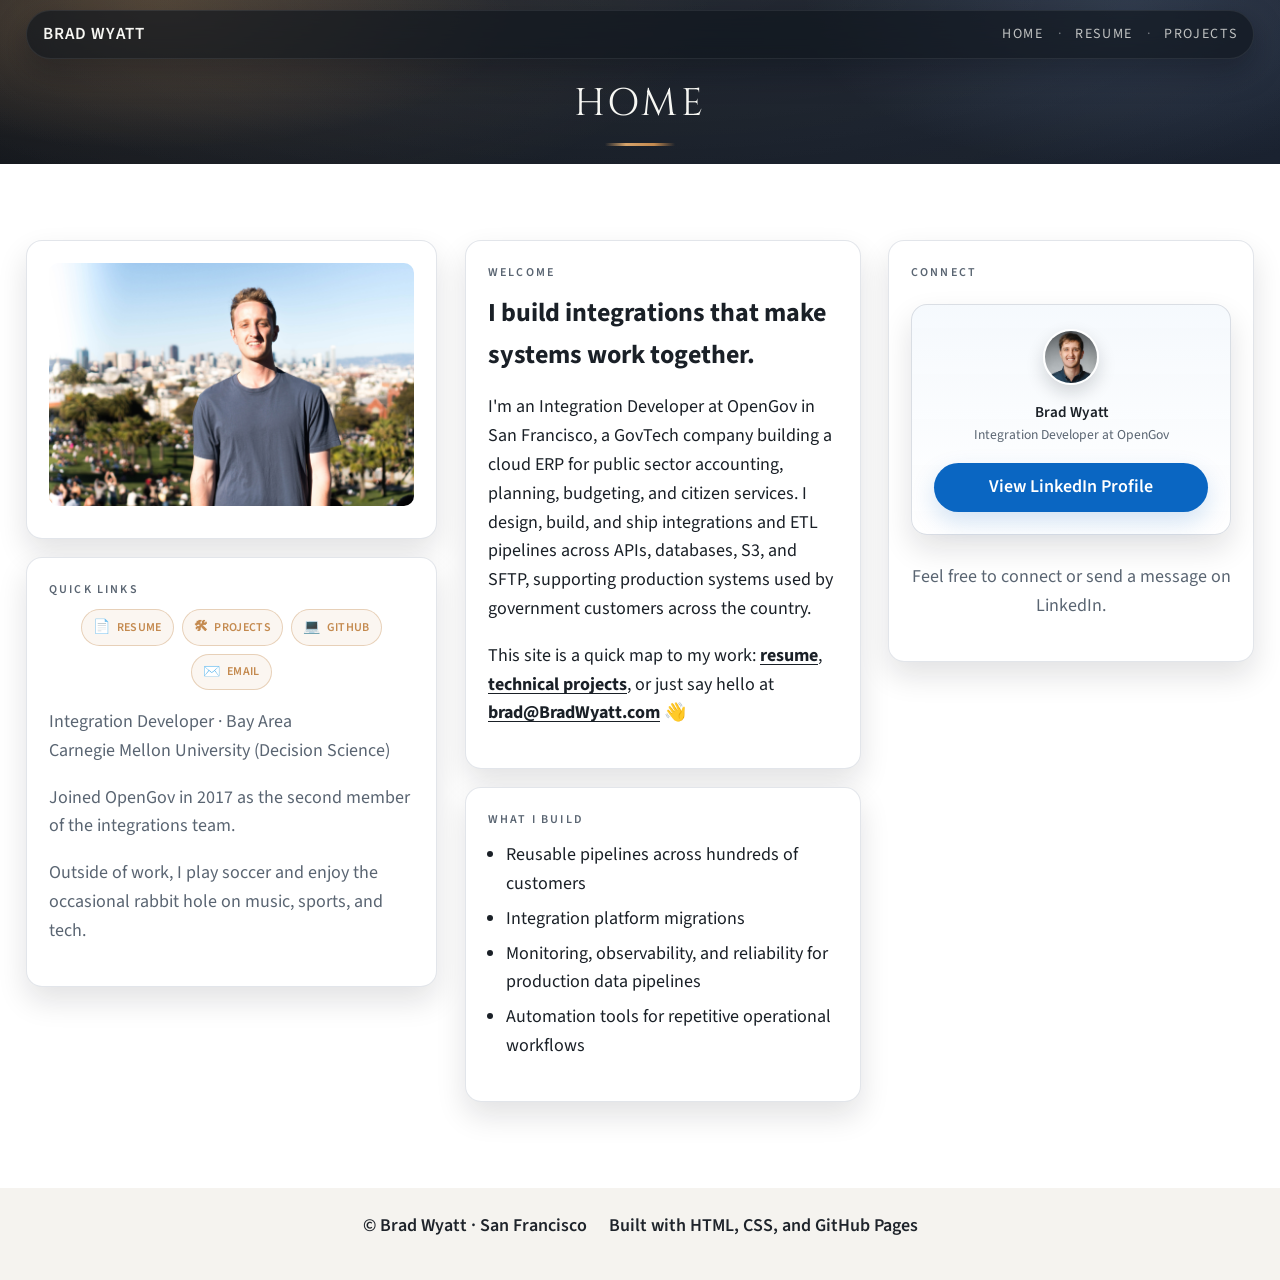
==== commit d6edb8b7: "Fallback picture for LinkedIn badge (when it doesnt load)" ====
--- a/index.html
+++ b/index.html
@@ -121,13 +121,22 @@
                     Brad Wyatt
                   </a>
                 </div>
-                <a
-                  class="linkedin-mobile-link"
-                  href="https://www.linkedin.com/in/brad-wyatt?trk=profile-badge"
-                  aria-label="LinkedIn profile"
-                >
-                  View LinkedIn profile
-                </a>
+                <div class="linkedin-fallback-card" hidden>
+                  <img src="/assets/home/headshot.jpeg" class="headshot-circle" alt="Brad Wyatt" />
+                  <div class="linkedin-fallback-text">
+                    <div class="linkedin-name">Brad Wyatt</div>
+                    <div class="linkedin-role">Integration Developer at OpenGov</div>
+                  </div>
+                  <a
+                    href="https://www.linkedin.com/in/brad-wyatt?trk=profile-badge"
+                    target="_blank"
+                    rel="noreferrer"
+                    class="linkedin-cta"
+                    aria-label="View Brad Wyatt's LinkedIn profile"
+                  >
+                    View LinkedIn Profile
+                  </a>
+                </div>
               </div>
               <p class="text-muted connect-note">Feel free to connect or send a message on LinkedIn.</p>
             </div>
@@ -146,10 +155,19 @@
     <script>
       (function () {
         function setBadgeState(shell, hasIframe, allowFailure) {
+          const badge = shell.querySelector(".LI-profile-badge");
+          const fallback = shell.querySelector(".linkedin-fallback-card");
+          const badgeVisible = badge && window.getComputedStyle(badge).display !== "none";
+          const shouldShowFallback = !hasIframe || !badgeVisible;
+
           shell.classList.toggle("linkedin-badge-loaded", hasIframe);
 
           if (hasIframe || allowFailure) {
-            shell.classList.toggle("linkedin-badge-failed", !hasIframe);
+            shell.classList.toggle("linkedin-badge-failed", shouldShowFallback);
+          }
+
+          if (fallback) {
+            fallback.hidden = !shouldShowFallback;
           }
         }
 
--- a/css/site.css
+++ b/css/site.css
@@ -455,6 +455,7 @@
   gap: 12px;
   justify-content: center;
   align-items: center;
+  min-height: 182px;
 }
 
 .LI-profile-badge {
@@ -463,22 +464,77 @@
   width: 100%;
 }
 
-.linkedin-mobile-link {
+.linkedin-fallback-card {
   display: none;
+  width: 100%;
+  min-height: 100%;
+  padding: 24px 22px 22px;
+  border-radius: 16px;
+  border: 1px solid rgba(214, 219, 225, 0.9);
+  background: linear-gradient(180deg, rgba(245, 249, 253, 0.96) 0%, rgba(255, 255, 255, 0.98) 100%);
+  box-shadow: 0 14px 30px rgba(15, 18, 22, 0.12);
+  flex-direction: column;
+  align-items: center;
+  text-align: center;
+  gap: 8px;
+}
+
+.linkedin-fallback-text {
+  display: grid;
+  gap: 4px;
+  width: 100%;
+}
+
+.headshot-circle {
+  width: 56px;
+  height: 56px;
+  border-radius: 50%;
+  object-fit: cover;
+  object-position: center;
+  display: block;
+  margin: 0 auto 10px;
+  border: 2px solid rgba(255, 255, 255, 0.92);
+  box-shadow: 0 8px 18px rgba(15, 18, 22, 0.16);
+}
+
+.linkedin-name {
+  font-weight: 600;
+  font-size: 0.95rem;
+  line-height: 1.2;
+}
+
+.linkedin-role {
+  font-size: 0.85rem;
+  color: var(--text-muted);
+  line-height: 1.45;
+}
+
+.linkedin-cta {
+  display: inline-flex;
   align-items: center;
   justify-content: center;
   width: 100%;
   min-height: 48px;
-  padding: 12px 16px;
+  margin-top: 10px;
+  padding: 10px 18px;
   border-radius: 999px;
   background: #0a66c2;
-  color: #ffffff;
-  font-weight: 700;
+  color: #fff;
+  font-weight: 600;
   text-align: center;
-}
-
-.linkedin-badge-shell.linkedin-badge-failed .linkedin-mobile-link {
-  display: inline-flex;
+  box-shadow: 0 10px 24px rgba(10, 102, 194, 0.18);
+  transition: transform 0.18s ease, background 0.18s ease, box-shadow 0.18s ease;
+}
+
+.linkedin-cta:hover {
+  background: #084c94;
+  color: #fff;
+  transform: translateY(-1px);
+  box-shadow: 0 12px 26px rgba(8, 76, 148, 0.24);
+}
+
+.linkedin-badge-shell.linkedin-badge-failed .linkedin-fallback-card:not([hidden]) {
+  display: flex;
 }
 
 .LI-profile-badge > .LI-simple-link {
@@ -2612,8 +2668,8 @@
     display: none;
   }
 
-  .linkedin-mobile-link {
-    display: inline-flex;
+  .linkedin-fallback-card:not([hidden]) {
+    display: flex;
   }
 
   .project:nth-child(even) .project-media {
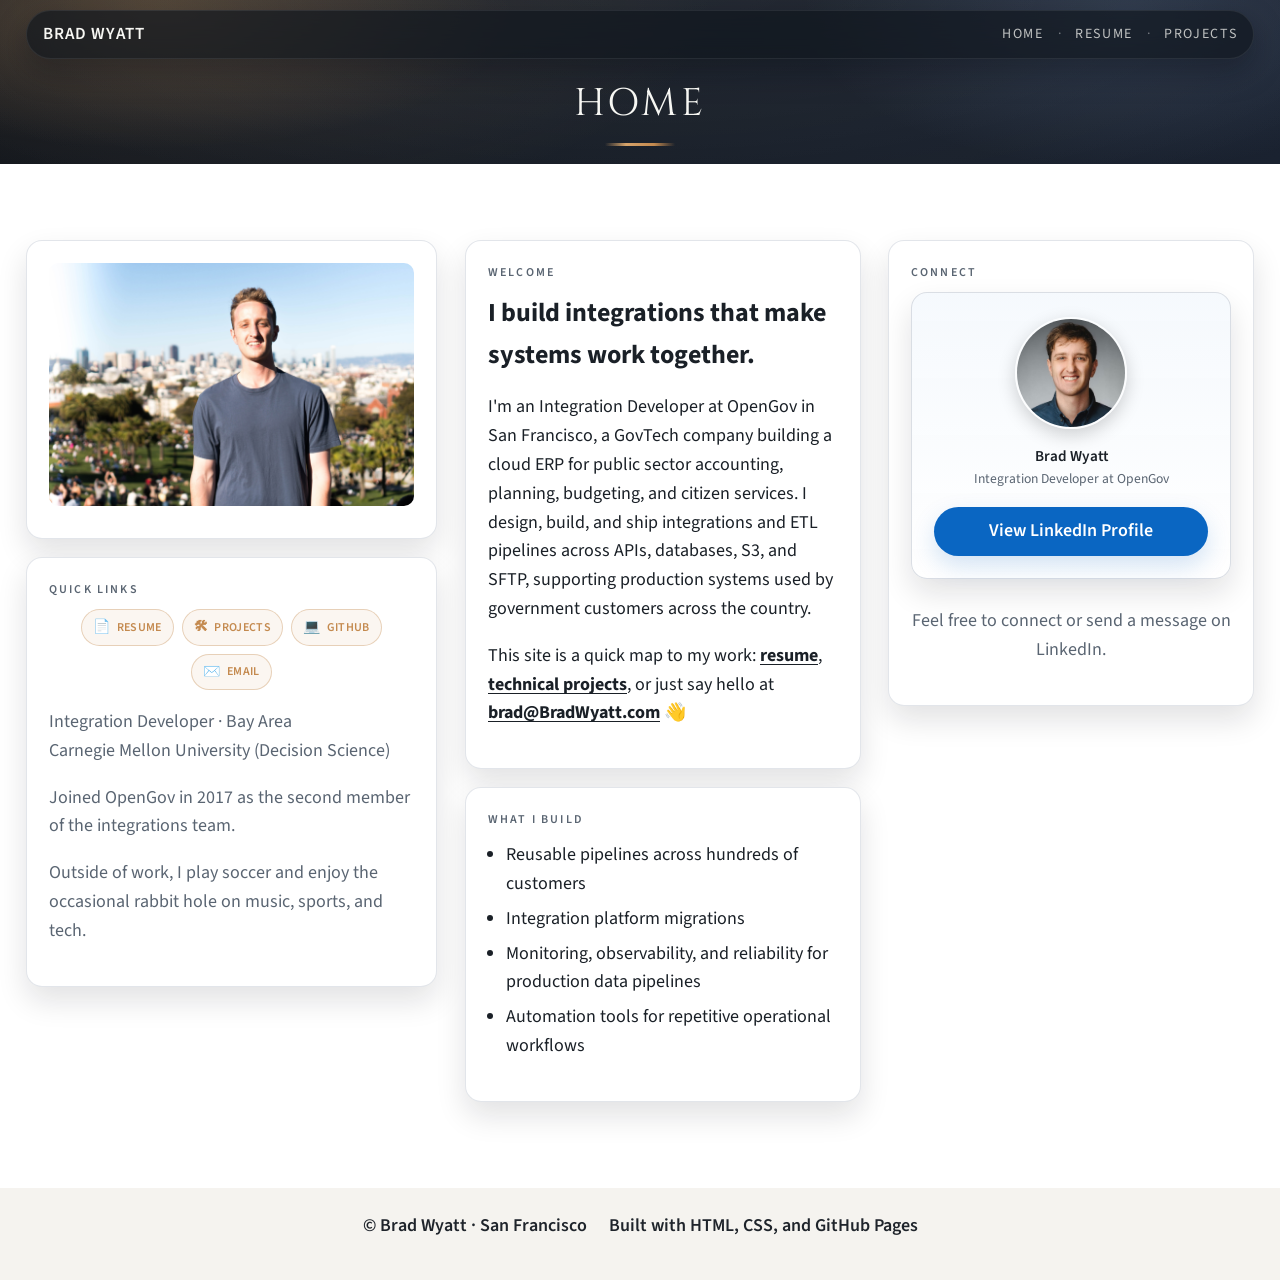
==== commit 3c091c9f: "Replace LinkedIn fallback with my own customized LinkedIn image and button" ====
--- a/index.html
+++ b/index.html
@@ -105,30 +105,14 @@
             <div class="panel home-card">
               <div class="eyebrow">Connect</div>
               <div class="linkedin-badge-shell">
-                <div
-                  class="badge-base LI-profile-badge"
-                  data-locale="en_US"
-                  data-size="medium"
-                  data-theme="light"
-                  data-type="HORIZONTAL"
-                  data-vanity="brad-wyatt"
-                  data-version="v1"
-                >
-                  <a
-                    class="badge-base__link LI-simple-link"
-                    href="https://www.linkedin.com/in/brad-wyatt?trk=profile-badge"
-                  >
-                    Brad Wyatt
-                  </a>
-                </div>
-                <div class="linkedin-fallback-card" hidden>
+                <div class="linkedin-fallback-card">
                   <img src="/assets/home/headshot.jpeg" class="headshot-circle" alt="Brad Wyatt" />
                   <div class="linkedin-fallback-text">
                     <div class="linkedin-name">Brad Wyatt</div>
                     <div class="linkedin-role">Integration Developer at OpenGov</div>
                   </div>
                   <a
-                    href="https://www.linkedin.com/in/brad-wyatt?trk=profile-badge"
+                    href="https://www.linkedin.com/in/brad-wyatt/"
                     target="_blank"
                     rel="noreferrer"
                     class="linkedin-cta"
@@ -151,76 +135,5 @@
     </div>
 
     <script src="/js/site.js"></script>
-    <script src="https://platform.linkedin.com/badges/js/profile.js" async defer type="text/javascript"></script>
-    <script>
-      (function () {
-        function setBadgeState(shell, hasIframe, allowFailure) {
-          const badge = shell.querySelector(".LI-profile-badge");
-          const fallback = shell.querySelector(".linkedin-fallback-card");
-          const badgeVisible = badge && window.getComputedStyle(badge).display !== "none";
-          const shouldShowFallback = !hasIframe || !badgeVisible;
-
-          shell.classList.toggle("linkedin-badge-loaded", hasIframe);
-
-          if (hasIframe || allowFailure) {
-            shell.classList.toggle("linkedin-badge-failed", shouldShowFallback);
-          }
-
-          if (fallback) {
-            fallback.hidden = !shouldShowFallback;
-          }
-        }
-
-        function watchLinkedInBadge(shell) {
-          const badge = shell.querySelector(".LI-profile-badge");
-
-          if (!badge) {
-            return;
-          }
-
-          const updateState = function (allowFailure) {
-            const hasIframe = Boolean(badge.querySelector("iframe"));
-            setBadgeState(shell, hasIframe, allowFailure);
-            return hasIframe;
-          };
-
-          if (updateState(false)) {
-            return;
-          }
-
-          const observer = new MutationObserver(function () {
-            if (updateState(false)) {
-              observer.disconnect();
-            }
-          });
-
-          observer.observe(badge, { childList: true, subtree: true });
-
-          window.setTimeout(function () {
-            updateState(true);
-          }, 1000);
-
-          window.setTimeout(function () {
-            if (updateState(true)) {
-              observer.disconnect();
-            }
-          }, 2000);
-
-          window.setTimeout(function () {
-            observer.disconnect();
-          }, 5000);
-        }
-
-        function initLinkedInBadgeFallback() {
-          document.querySelectorAll(".linkedin-badge-shell").forEach(watchLinkedInBadge);
-        }
-
-        if (document.readyState === "complete") {
-          initLinkedInBadgeFallback();
-        } else {
-          window.addEventListener("load", initLinkedInBadgeFallback, { once: true });
-        }
-      })();
-    </script>
   </body>
 </html>
--- a/css/site.css
+++ b/css/site.css
@@ -458,14 +458,8 @@
   min-height: 182px;
 }
 
-.LI-profile-badge {
-  display: flex;
-  justify-content: center;
-  width: 100%;
-}
-
 .linkedin-fallback-card {
-  display: none;
+  display: flex;
   width: 100%;
   min-height: 100%;
   padding: 24px 22px 22px;
@@ -486,15 +480,15 @@
 }
 
 .headshot-circle {
-  width: 56px;
-  height: 56px;
+  width: 112px;
+  height: 112px;
   border-radius: 50%;
   object-fit: cover;
   object-position: center;
   display: block;
   margin: 0 auto 10px;
-  border: 2px solid rgba(255, 255, 255, 0.92);
-  box-shadow: 0 8px 18px rgba(15, 18, 22, 0.16);
+  border: 2px solid rgba(255, 255, 255, 0.6);
+  box-shadow: 0 6px 18px rgba(0, 0, 0, 0.18);
 }
 
 .linkedin-name {
@@ -531,23 +525,6 @@
   color: #fff;
   transform: translateY(-1px);
   box-shadow: 0 12px 26px rgba(8, 76, 148, 0.24);
-}
-
-.linkedin-badge-shell.linkedin-badge-failed .linkedin-fallback-card:not([hidden]) {
-  display: flex;
-}
-
-.LI-profile-badge > .LI-simple-link {
-  position: absolute;
-  width: 1px;
-  height: 1px;
-  padding: 0;
-  margin: -1px;
-  overflow: hidden;
-  clip: rect(0, 0, 0, 0);
-  clip-path: inset(50%);
-  border: 0;
-  white-space: nowrap;
 }
 
 .resume-caption {
@@ -2664,14 +2641,6 @@
     grid-template-columns: 1fr;
   }
 
-  .LI-profile-badge {
-    display: none;
-  }
-
-  .linkedin-fallback-card:not([hidden]) {
-    display: flex;
-  }
-
   .project:nth-child(even) .project-media {
     order: 0;
   }
